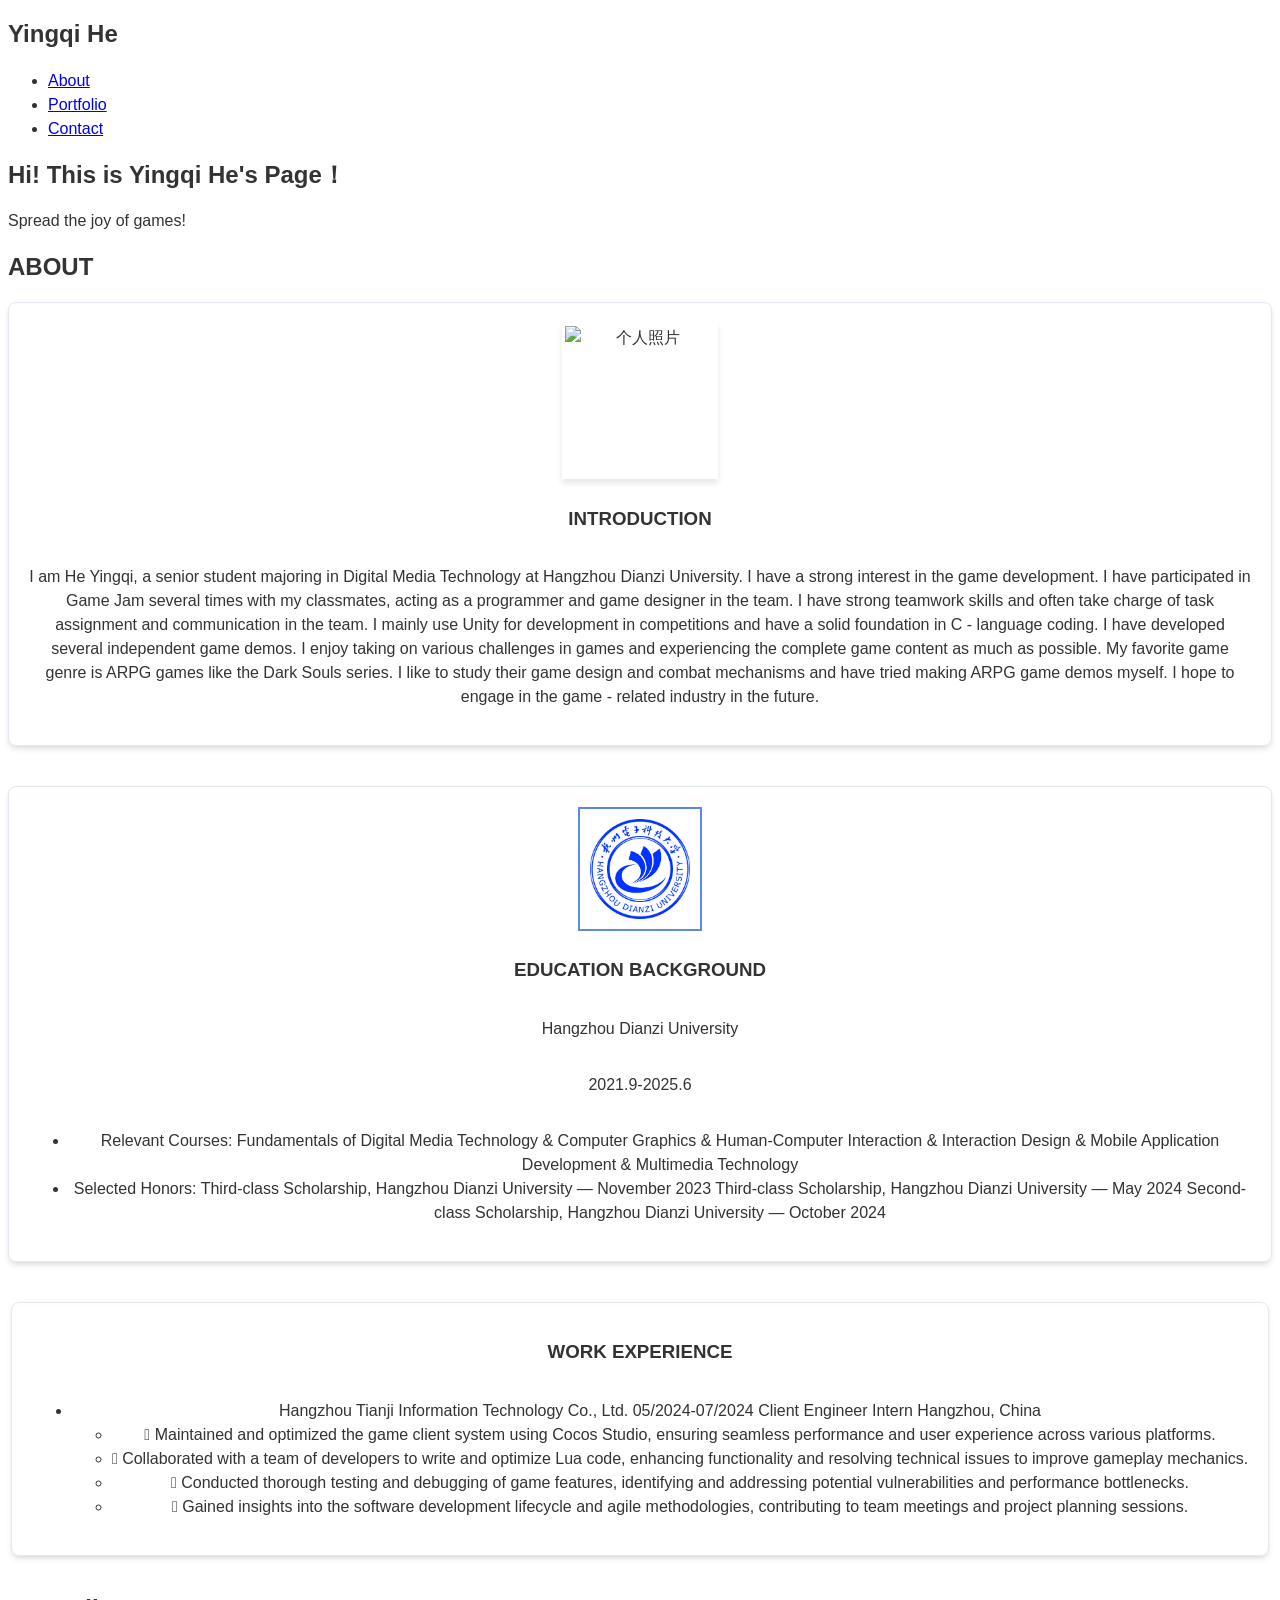
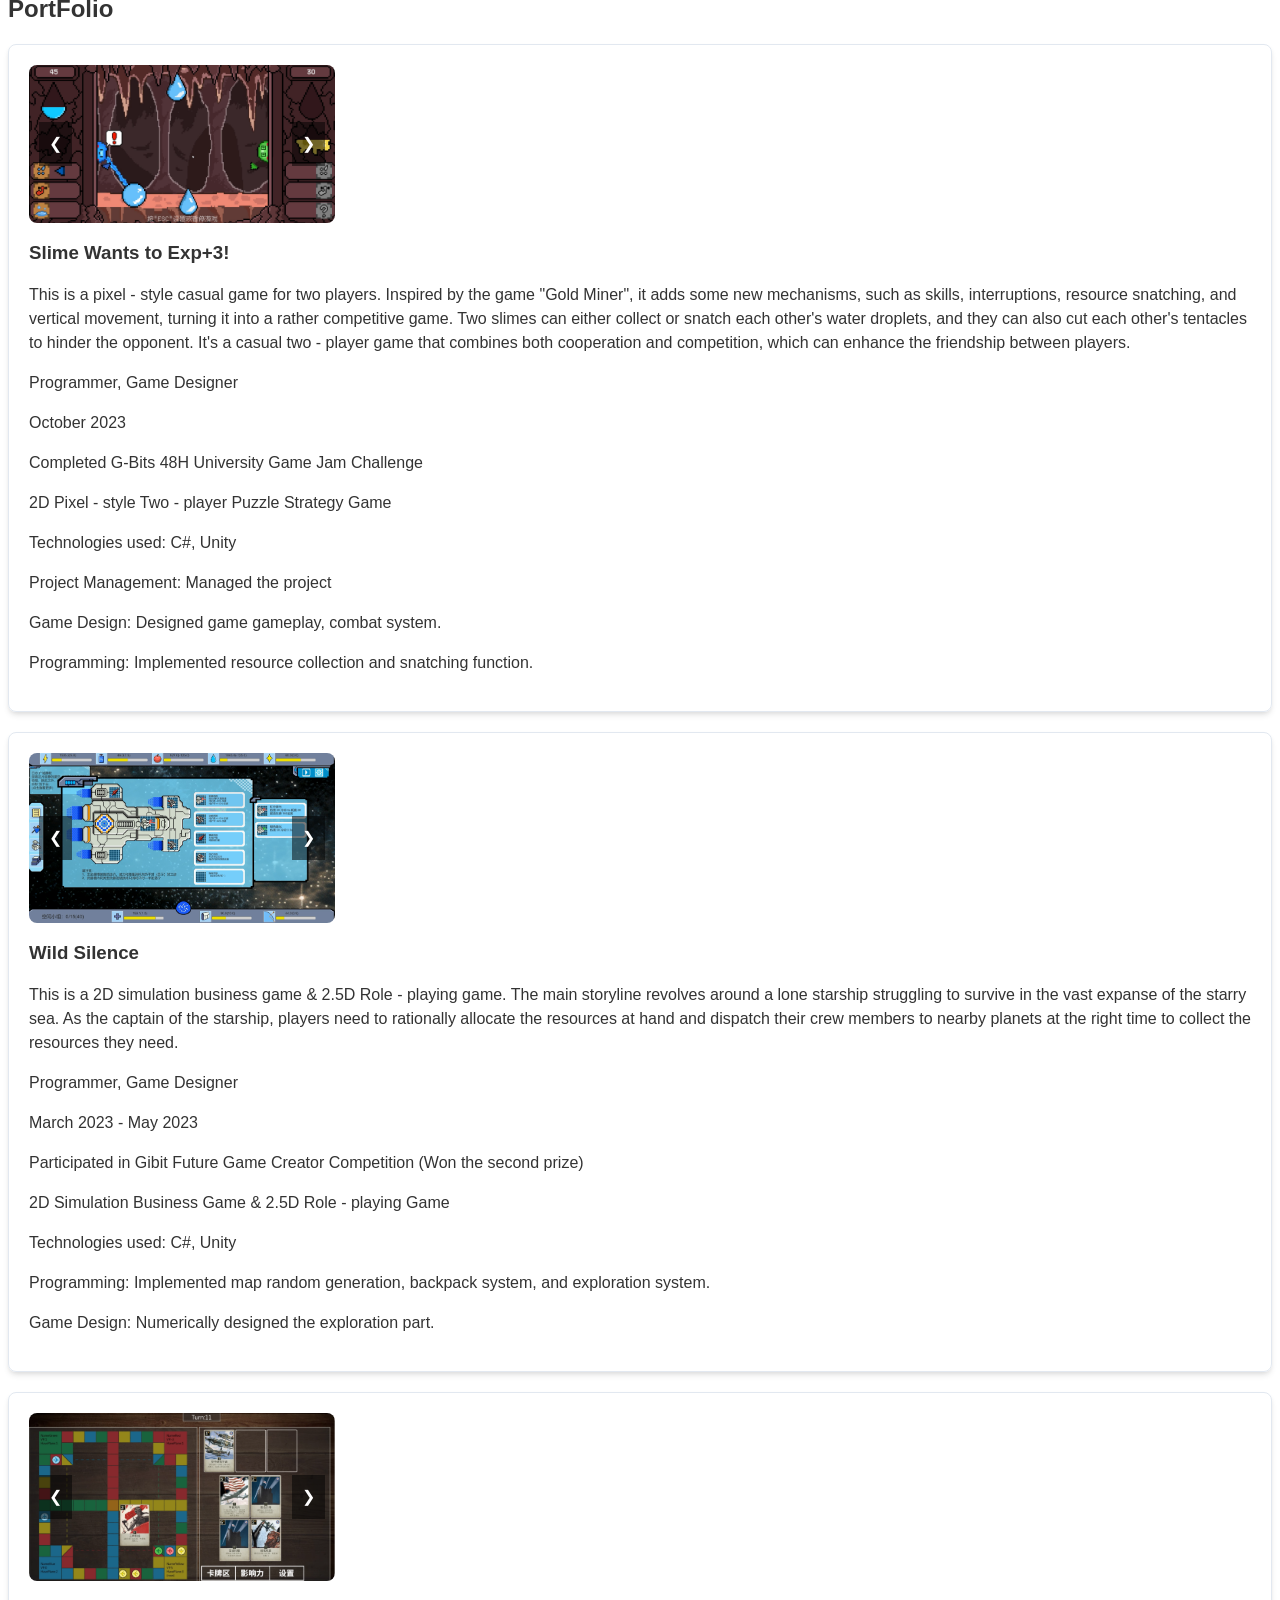
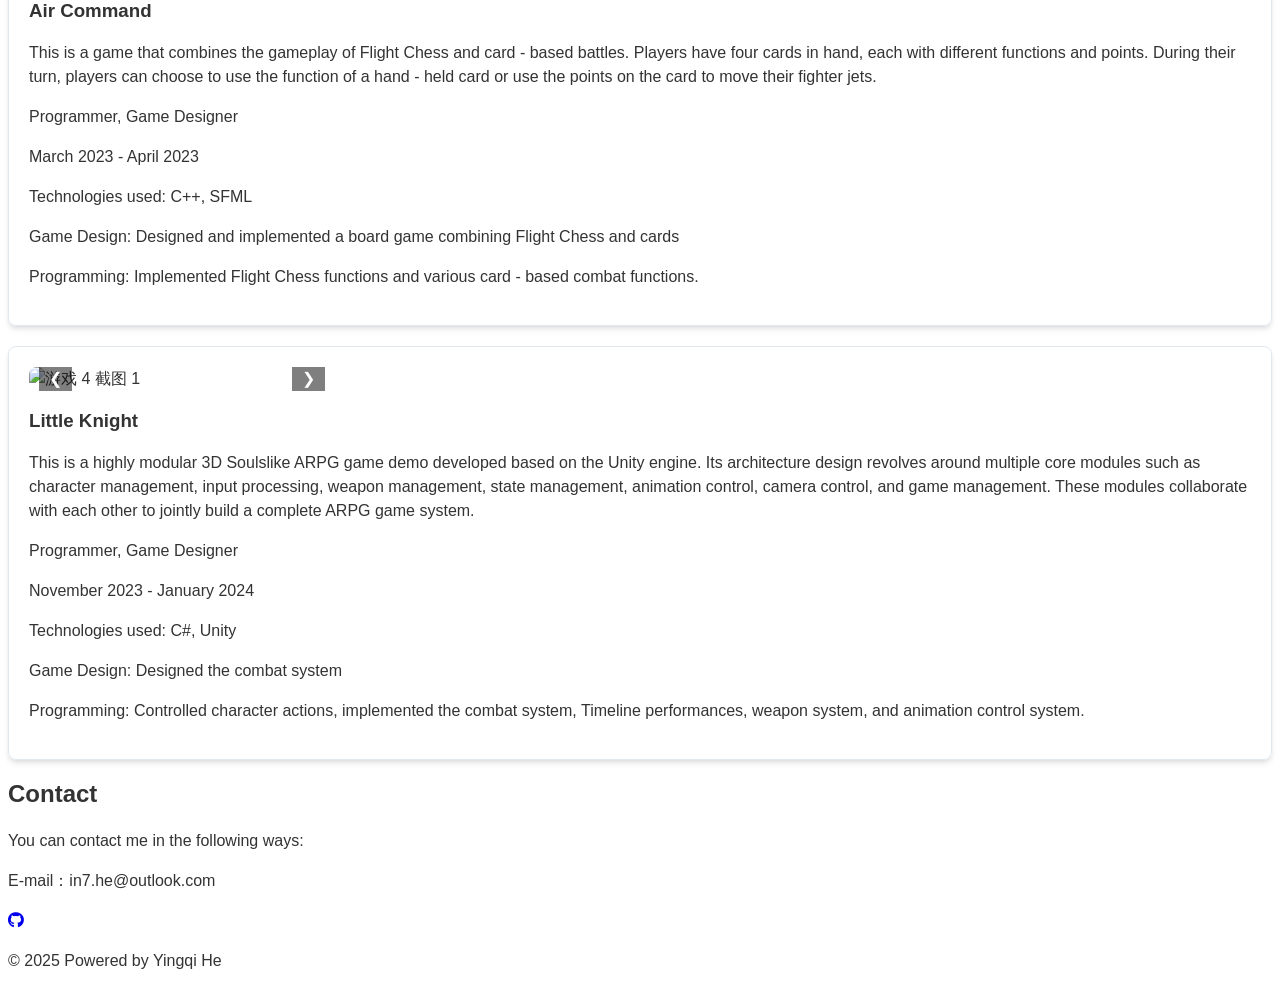
==== index.html @ 59ebf8fc "first commit" ====
<!DOCTYPE html>
<html lang="en">

<head>
    <meta charset="UTF-8">
    <meta name="viewport" content="width=device-width, initial-scale=1.0">
    <script src="https://cdn.tailwindcss.com"></script>
    <link href="https://cdnjs.cloudflare.com/ajax/libs/font-awesome/6.7.2/css/all.min.css" rel="stylesheet">
    <title>Yingqi He's HomePage</title>
    <style>
        /* 通用样式 */
        body {
            font-family: 'Inter', sans-serif;
            line-height: 1.5;
            color: #333;
        }

        h1,
        h2,
        h3 {
            line-height: 1.2;
        }

        /* 导航栏样式 */
        nav {
            transition: background-color 0.3s ease;
        }

        nav:hover {
            background-color: #5a88e6;
        }

        /* 轮播图样式 */
        .slider-container {
            position: relative;
            overflow: hidden;
            border-radius: 8px;
        }

        .slider {
            display: flex;
            transition: transform 0.5s ease-in-out;
        }

        .slider img {
            min-width: 100%;
            object-fit: cover;
            cursor: pointer;
            transition: transform 0.3s ease;
        }

        .slider img:hover {
            transform: scale(1.05);
        }

        .prev,
        .next {
            position: absolute;
            top: 50%;
            transform: translateY(-50%);
            background-color: rgba(0, 0, 0, 0.5);
            color: white;
            padding: 10px;
            cursor: pointer;
            z-index: 10;
            transition: background-color 0.3s ease;
        }

        .prev {
            left: 10px;
        }

        .next {
            right: 10px;
        }

        .prev:hover,
        .next:hover {
            background-color: rgba(0, 0, 0, 0.7);
        }

        /* 调整图片大小 */
        @media (min-width: 768px) {
           .game-item .slider-container {
                width: 25%;
            }
        }
            /* 个人头像样式 */
        #about .about-item img.avatar {
            width: 150px;
            height: 150px;
            min-width: 150px; /* 防止压缩 */
            object-fit: cover; /* 保持比例 */
            border: 3px solid #fff; /* 添加边框 */
            box-shadow: 0 4px 6px rgba(0, 0, 0, 0.1); /* 添加阴影 */
        }

        /* 学校LOGO样式 */
        #about .about-item img.school-logo {
            width: 100px;
            height: 100px;
            padding: 10px; /* 添加内边距 */
            background-color: #fff; /* 白色背景 */
            border: 2px solid #5a88e6; /* 品牌色边框 */
        }

        /* 响应式调整 */
        @media (max-width: 768px) {
            #about .about-item img.avatar {
                width: 120px;
                height: 120px;
            }
            #about .about-item img.school-logo {
                width: 80px;
                height: 80px;
            }
        }

        /* 关于我板块样式 */
        #about .about-item {
            border: 1px solid #e2e8f0;
            border-radius: 8px;
            padding: 20px;
            margin-bottom: 20px;
            box-shadow: 0 4px 6px -1px rgba(0, 0, 0, 0.1), 0 2px 4px -1px rgba(0, 0, 0, 0.06);
            display: flex;
            flex-direction: column;
            align-items: center;
            text-align: center;
            transition: transform 0.3s ease, box-shadow 0.3s ease;
        }

        #about .about-item:hover {
            transform: translateY(-5px);
            box-shadow: 0 10px 15px -3px rgba(0, 0, 0, 0.1), 0 4px 6px -2px rgba(0, 0, 0, 0.05);
        }

        #about .about-item img {
            margin-bottom: 10px;
        }

        #about .flex-container {
            display: flex;
            flex-wrap: wrap;
            gap: 20px;
            justify-content: center;
        }

        /* 作品展示板块样式 */
        .game-item {
            border: 1px solid #e2e8f0;
            border-radius: 8px;
            padding: 20px;
            margin-bottom: 20px;
            box-shadow: 0 4px 6px -1px rgba(0, 0, 0, 0.1), 0 2px 4px -1px rgba(0, 0, 0, 0.06);
            transition: transform 0.3s ease, box-shadow 0.3s ease;
            cursor: pointer;
        }

        .game-item:hover {
            transform: translateY(-5px);
            box-shadow: 0 10px 15px -3px rgba(0, 0, 0, 0.1), 0 4px 6px -2px rgba(0, 0, 0, 0.05);
        }

        .game-details {
            display: none;
            margin-top: 20px;
            padding-top: 20px;
            border-top: 1px solid #e2e8f0;
        }

        /* 修改后的图片放大模态框样式 */
        .modal {
            display: none;
            position: fixed;
            z-index: 100;
            left: 0;
            top: 0;
            width: 100%;
            height: 100%;
            background-color: rgba(0, 0, 0, 0.9);
            align-items: center;
            justify-content: center;
        }

        .modal-content {
            max-width: 90%;
            max-height: 90%;
            object-fit: contain;
            animation: zoom 0.3s;
        }

        .close {
            position: fixed;
            top: 20px;
            right: 35px;
            color: #f1f1f1;
            font-size: 40px;
            font-weight: bold;
            transition: 0.3s;
            cursor: pointer;
        }

        .close:hover,
        .close:focus {
            color: #bbb;
        }

        @keyframes zoom {
            from { transform: scale(0); }
            to { transform: scale(1); }
        }
    </style>
</head>

<body class="bg-gray-100 font-sans">
    <!-- 导航栏 -->
    <nav class="bg-blue-600 p-4">
        <div class="container mx-auto flex justify-between items-center">
            <h1 class="text-white text-2xl font-bold">Yingqi He</h1>
            <ul class="flex space-x-4">
                <li><a href="#about" class="text-white hover:text-gray-300">About</a></li>
                <li><a href="#portfolio" class="text-white hover:text-gray-300">Portfolio</a></li>
                <li><a href="#contact" class="text-white hover:text-gray-300">Contact</a></li>
            </ul>
        </div>
    </nav>

    <!-- 首页 -->
    <header class="bg-blue-600 text-white py-20 text-center">
        <div class="container mx-auto">
            <h2 class="text-4xl font-bold mb-4">Hi! This is Yingqi He's Page！</h2>
            <p class="text-lg">Spread the joy of games!</p>
        </div>
    </header>

    <!-- 关于我 -->
    <section id="about" class="container mx-auto py-16">
        <h2 class="text-3xl font-bold text-center mb-8">ABOUT</h2>
        <div class="flex-container">
            <div class="about-item md:w-1/3">
                <img src="https://picsum.photos/200/200" alt="个人照片" class="rounded-full avatar">
                <h3 class="text-xl font-bold mb-2">INTRODUCTION</h3>
                <p>I am He Yingqi, a senior student majoring in Digital Media Technology at Hangzhou Dianzi University. I have a strong interest in the game development. I have participated in Game Jam several times with my classmates, acting as a programmer and game designer in the team. I have strong teamwork skills and often take charge of task assignment and communication in the team. I mainly use Unity for development in competitions and have a solid foundation in C - language coding. I have developed several independent game demos. I enjoy taking on various challenges in games and experiencing the complete game content as much as possible. My favorite game genre is ARPG games like the Dark Souls series. I like to study their game design and combat mechanisms and have tried making ARPG game demos myself. I hope to engage in the game - related industry in the future.</p>
            </div>
            <div class="about-item md:w-1/3">
                <img src="images/hdu.jpg" alt="学校 logo" class="rounded-full school-logo">
                <h3 class="text-xl font-bold mb-2">EDUCATION BACKGROUND</h3>
                <p>Hangzhou Dianzi University</p>
                <p>2021.9-2025.6</p>
                <ul>
                    <li>Relevant Courses: 
                      Fundamentals of Digital Media Technology & Computer Graphics & Human-Computer Interaction & Interaction Design & Mobile Application Development & Multimedia Technology</li>
                    <li>Selected Honors: 
                      Third-class Scholarship, Hangzhou Dianzi University — November 2023
	Third-class Scholarship, Hangzhou Dianzi University — May 2024
	Second-class Scholarship, Hangzhou Dianzi University — October 2024
</li>
                </ul>
            </div>
            <div class="about-item md:w-1/3">
                <h3 class="text-xl font-bold mb-2">WORK EXPERIENCE</h3>
                <ul>
                    <li>Hangzhou Tianji Information Technology Co., Ltd.                              05/2024-07/2024
Client Engineer Intern                                                    Hangzhou, China

                        <ul>
                            <li>	Maintained and optimized the game client system using Cocos Studio, ensuring seamless performance and user experience across various platforms.</li>
                            <li>	Collaborated with a team of developers to write and optimize Lua code, enhancing functionality and resolving technical issues to improve gameplay mechanics.</li>
                            <li>	Conducted thorough testing and debugging of game features, identifying and addressing potential vulnerabilities and performance bottlenecks.</li>
                            <li>	Gained insights into the software development lifecycle and agile methodologies, contributing to team meetings and project planning sessions.</li>
                        </ul>
                    </li>
                </ul>
            </div>
        </div>
    </section>

    <!-- 作品展示 -->
    <section id="portfolio" class="bg-white py-16">
        <h2 class="text-3xl font-bold text-center mb-8">PortFolio</h2>
        <div class="container mx-auto">
            <!-- 游戏 1 -->
            <div class="game-item" onclick="toggleDetails(0)">
                <div class="flex flex-col md:flex-row">
                    <div class="slider-container mb-4 md:mb-0 md:mr-4">
                        <div class="slider">
                            <img src="images//slimegame1.png" alt="游戏 1 截图 1" onclick="openModal(event, this.src)">
                            <img src="images//slimegame2.png" alt="游戏 1 截图 2" onclick="openModal(event, this.src)">
                            <img src="images//slimegame3.png" alt="游戏 1 截图 3" onclick="openModal(event, this.src)">
                        </div>
                        <span class="prev" onclick="plusSlides(-1, 0)">&#10094;</span>
                        <span class="next" onclick="plusSlides(1, 0)">&#10095;</span>
                    </div>
                    <div class="flex-1">
                        <h3 class="text-xl font-bold mb-2">Slime Wants to Exp+3!</h3>
                        <p class="mb-2">This is a pixel - style casual game for two players. Inspired by the game "Gold Miner", it adds some new mechanisms, such as skills, interruptions, resource snatching, and vertical movement, turning it into a rather competitive game. Two slimes can either collect or snatch each other's water droplets, and they can also cut each other's tentacles to hinder the opponent. It's a casual two - player game that combines both cooperation and competition, which can enhance the friendship between players.</p>
                        <p class="text-gray-600">Programmer, Game Designer</p>
            <p class="text-gray-600">October 2023</p>
            <p class="text-gray-600">Completed G-Bits 48H University Game Jam Challenge</p>
            <p class="text-gray-600">2D Pixel - style Two - player Puzzle Strategy Game</p>
            <p class="text-gray-600">Technologies used: C#, Unity</p>
            <p class="text-gray-600">Project Management: Managed the project</p>
            <p class="text-gray-600">Game Design: Designed game gameplay, combat system.</p>
            <p class="text-gray-600">Programming: Implemented resource collection and snatching function.</p>
                    </div>
                </div>
                <div class="game-details" id="game-details-0">
                    <p>Game Background: 
There is a slime named Blue. Before coming to this cave, it was too weak and could only crawl furtively. But one day, Blue found that there was magical water in this strange cave. After absorbing the water here, its EXP started to grow crazily! At this time, another slime named Green came to drink the water from the same source. After they both finished absorbing the water in the puddle, they looked up and found that magical water droplets were falling from the top of the cave! In order to become the level - 100 slime king as soon as possible, they will use their excellent crawling skills and very useful tentacles to absorb all the water here.</p>
                  <p>Core gameplay:
Both players (slimes) need to use their tentacles to suck up water droplets. It takes time to suck up items, and the heavier the water droplet is, the longer it takes to suck it up. Once a water droplet is sucked onto the slime, it can devour the droplet and start digesting and absorbing it. The more water there is to be digested, the higher the absorption efficiency will be. By absorbing the magic in the water, the slimes can gain experience points. When they have gained enough experience points, they can improve their abilities and choose one of the following three options: the maximum number of tentacles, the tentacle dragging force, or a random special skill.
During the sucking process, if a tentacle is attacked by the opponent's tentacle, the player's tentacle will be broken, and they will be stunned, unable to move or launch tentacles for a certain period of time. At the same time, the attacked tentacle will spit out some of the incompletely absorbed water, which will be added to the dragged water droplet. After the stun ends, the broken tentacle will be repaired and can be used again.</p>
                </div>
            </div>
            <!-- 游戏 2 -->
            <div class="game-item" onclick="toggleDetails(1)">
                <div class="flex flex-col md:flex-row">
                    <div class="slider-container mb-4 md:mb-0 md:mr-4">
                        <div class="slider">
                            <img src="images//spaceshipgame1.png" alt="游戏 2 截图 1" onclick="openModal(event, this.src)">
                            <img src="images//spaceshipgame2.png" alt="游戏 2 截图 2" onclick="openModal(event, this.src)">
                            <img src="images//spaceshipgame3.png" alt="游戏 2 截图 3" onclick="openModal(event, this.src)">
                        </div>
                        <span class="prev" onclick="plusSlides(-1, 1)">&#10094;</span>
                        <span class="next" onclick="plusSlides(1, 1)">&#10095;</span>
                    </div>
                    <div class="flex-1">
                        <h3 class="text-xl font-bold mb-2">Wild Silence</h3>
                        <p class="mb-2">This is a 2D simulation business game & 2.5D Role - playing game. The main storyline revolves around a lone starship struggling to survive in the vast expanse of the starry sea. As the captain of the starship, players need to rationally allocate the resources at hand and dispatch their crew members to nearby planets at the right time to collect the resources they need.</p>
                        <p class="text-gray-600">Programmer, Game Designer</p>
            <p class="text-gray-600">March 2023 - May 2023</p>
            <p class="text-gray-600">Participated in Gibit Future Game Creator Competition (Won the second prize)</p>
            <p class="text-gray-600">2D Simulation Business Game & 2.5D Role - playing Game</p>
            <p class="text-gray-600">Technologies used: C#, Unity</p>
            <p class="text-gray-600">Programming: Implemented map random generation, backpack system, and exploration system.</p>
            <p class="text-gray-600">Game Design: Numerically designed the exploration part.</p>
                    </div>
                </div>
                <div class="game-details" id="game-details-1">
                    <p>Game background:
A fully - loaded colonial ship was attacked by an unknown force during its journey. Although it managed to avoid sinking under the command of its captain, a lot of resources were lost and consumed due to the fierce battle. Moreover, the number and whereabouts of the enemies, as well as when they will launch the next attack, are all unknown. Therefore, in order to complete the journey, the captain has to collect resources on various planets along the way to keep the starship running. The captain must constantly be on guard against the enemies that may appear from time to time and engage in battles with them when necessary. Anyway, the captain's ultimate goal is to leave this dead - like star region and safely lead the entire ship to the final destination.</p>
                </div>
            </div>
          <!-- 游戏 3 -->
            <div class="game-item" onclick="toggleDetails(2)">
                <div class="flex flex-col md:flex-row">
                    <div class="slider-container mb-4 md:mb-0 md:mr-4">
                        <div class="slider">
                            <img src="images/chesscardgame1.png" alt="游戏 3 截图 1" onclick="openModal(event, this.src)">
                            <img src="images/chesscardgame2.png" alt="游戏 3 截图 2" onclick="openModal(event, this.src)">
                            <img src="images/chesscardgame3.png" alt="游戏 3 截图 3" onclick="openModal(event, this.src)">
                        </div>
                        <span class="prev" onclick="plusSlides(-1, 2)">&#10094;</span>
                        <span class="next" onclick="plusSlides(1, 2)">&#10095;</span>
                    </div>
                    <div class="flex-1">
                        <h3 class="text-xl font-bold mb-2">Air Command</h3>
                        <p class="mb-2">This is a game that combines the gameplay of Flight Chess and card - based battles. Players have four cards in hand, each with different functions and points. During their turn, players can choose to use the function of a hand - held card or use the points on the card to move their fighter jets. </p>
                        <p class="text-gray-600">Programmer, Game Designer</p>
            <p class="text-gray-600">March 2023 - April 2023</p>
            <p class="text-gray-600">Technologies used: C++, SFML</p>
            <p class="text-gray-600">Game Design: Designed and implemented a board game combining Flight Chess and cards</p>
            <p class="text-gray-600">Programming: Implemented Flight Chess functions and various card - based combat functions.</p>
                    </div>
                </div>
                <div class="game-details" id="game-details-2">
                    <p>When a fighter jet reaches a designated position, the player can increase their reputation points. When a player's fighter jet meets an opponent's fighter jet, a battle begins. The battle is divided into an offensive side and a defensive side. Within a specified time, players choose one of their hand - held cards as the battle points and another as a tactical function to engage in combat with the opponent. The winner will plunder some of the loser's reputation points. After reaching the maximum number of rounds, the player with more reputation points wins.</p>
                </div>
            </div>
            <!-- 游戏 4 -->
            <div class="game-item" onclick="toggleDetails(3)">
                <div class="flex flex-col md:flex-row">
                    <div class="slider-container mb-4 md:mb-0 md:mr-4">
                        <div class="slider">
                            <img src="images/soulgame1.gif" alt="游戏 4 截图 1" onclick="openModal(event, this.src)">
                            <img src="images/soulgame2.gif" alt="游戏 4 截图 2" onclick="openModal(event, this.src)">
                            <img src="images/soulgame3.gif" alt="游戏 4 截图 3" onclick="openModal(event, this.src)">
                        </div>
                        <span class="prev" onclick="plusSlides(-1, 3)">&#10094;</span>
                        <span class="next" onclick="plusSlides(1, 3)">&#10095;</span>
                    </div>
                    <div class="flex-1">
                        <h3 class="text-xl font-bold mb-2">Little Knight</h3>
                        <p class="mb-2">This is a highly modular 3D Soulslike ARPG game demo developed based on the Unity engine. Its architecture design revolves around multiple core modules such as character management, input processing, weapon management, state management, animation control, camera control, and game management. These modules collaborate with each other to jointly build a complete ARPG game system.</p>
                        <p class="text-gray-600">Programmer, Game Designer</p>
            <p class="text-gray-600">November 2023 - January 2024</p>
            <p class="text-gray-600">Technologies used: C#, Unity</p>
            <p class="text-gray-600">Game Design: Designed the combat system</p>
            <p class="text-gray-600">Programming: Controlled character actions, implemented the combat system, Timeline performances, weapon system, and animation control system.</p>
                    </div>
                </div>
                <div class="game-details" id="game-details-3">
                    <p>In a linear area, players are guided by mobs and UI elements to learn basic operations. After that, they enter the boss area for a novice boss battle. Since this is a demo, all types of equipment need to be displayed within the game.</p>
                </div>
            </div>
        </div>
    </section>

    <!-- 联系方式 -->
    <section id="contact" class="bg-white py-16">
        <h2 class="text-3xl font-bold text-center mb-8">Contact</h2>
        <div class="container mx-auto text-center">
            <p>You can contact me in the following ways:</p>
            <p>E-mail：in7.he@outlook.com</p>
            <div class="flex justify-center space-x-4 mt-4">
                
                <a href="#" class="text-blue-600 hover:text-blue-800"><i class="fab fa-github"></i></a>
            </div>
        </div>
    </section>

    <!-- 页脚 -->
    <footer class="bg-blue-600 text-white text-center py-4">
        <p>&copy; 2025 Powered by Yingqi He</p>
    </footer>

    <!-- 修改后的图片放大模态框 -->
    <div id="myModal" class="modal" onclick="closeModal()">
        <span class="close" onclick="closeModal()">&times;</span>
        <img class="modal-content" id="img01">
    </div>

    <script>
        // 轮播图逻辑
        let slideIndex = [1, 1, 1,1];
        showSlides(1, 0);
        showSlides(1, 1);
        showSlides(1, 2);
        showSlides(1, 3);
        function plusSlides(n, no) {
            event.stopPropagation(); // 阻止事件冒泡
            showSlides(slideIndex[no] += n, no);
        }

        function showSlides(n, no) {
            let x = document.querySelectorAll(".game-item")[no].querySelectorAll(".slider img");
            if (n > x.length) slideIndex[no] = 1;
            if (n < 1) slideIndex[no] = x.length;
            x.forEach(img => img.style.display = "none");
            x[slideIndex[no] - 1].style.display = "block";
        }

        // 平滑滚动效果
        document.querySelectorAll('nav a').forEach(link => {
            link.addEventListener('click', function(e) {
                e.preventDefault();
                const target = document.querySelector(this.getAttribute('href'));
                window.scrollTo({
                    top: target.offsetTop,
                    behavior: 'smooth'
                });
            });
        });

        // 切换游戏详细介绍
        function toggleDetails(index) {
            const details = document.getElementById(`game-details-${index}`);
            details.style.display = details.style.display === "block" ? "none" : "block";
        }

        // 图片模态框控制
        function openModal(event, imgSrc) {
            event.stopPropagation();
            const modal = document.getElementById("myModal");
            const modalImg = document.getElementById("img01");
            modal.style.display = "flex";
            modalImg.src = imgSrc;
        }

        function closeModal() {
            document.getElementById("myModal").style.display = "none";
        }

        // 点击模态框背景关闭
        document.getElementById('myModal').addEventListener('click', function(e) {
            if (e.target === this) closeModal();
        });
    </script>
</body>
</html>
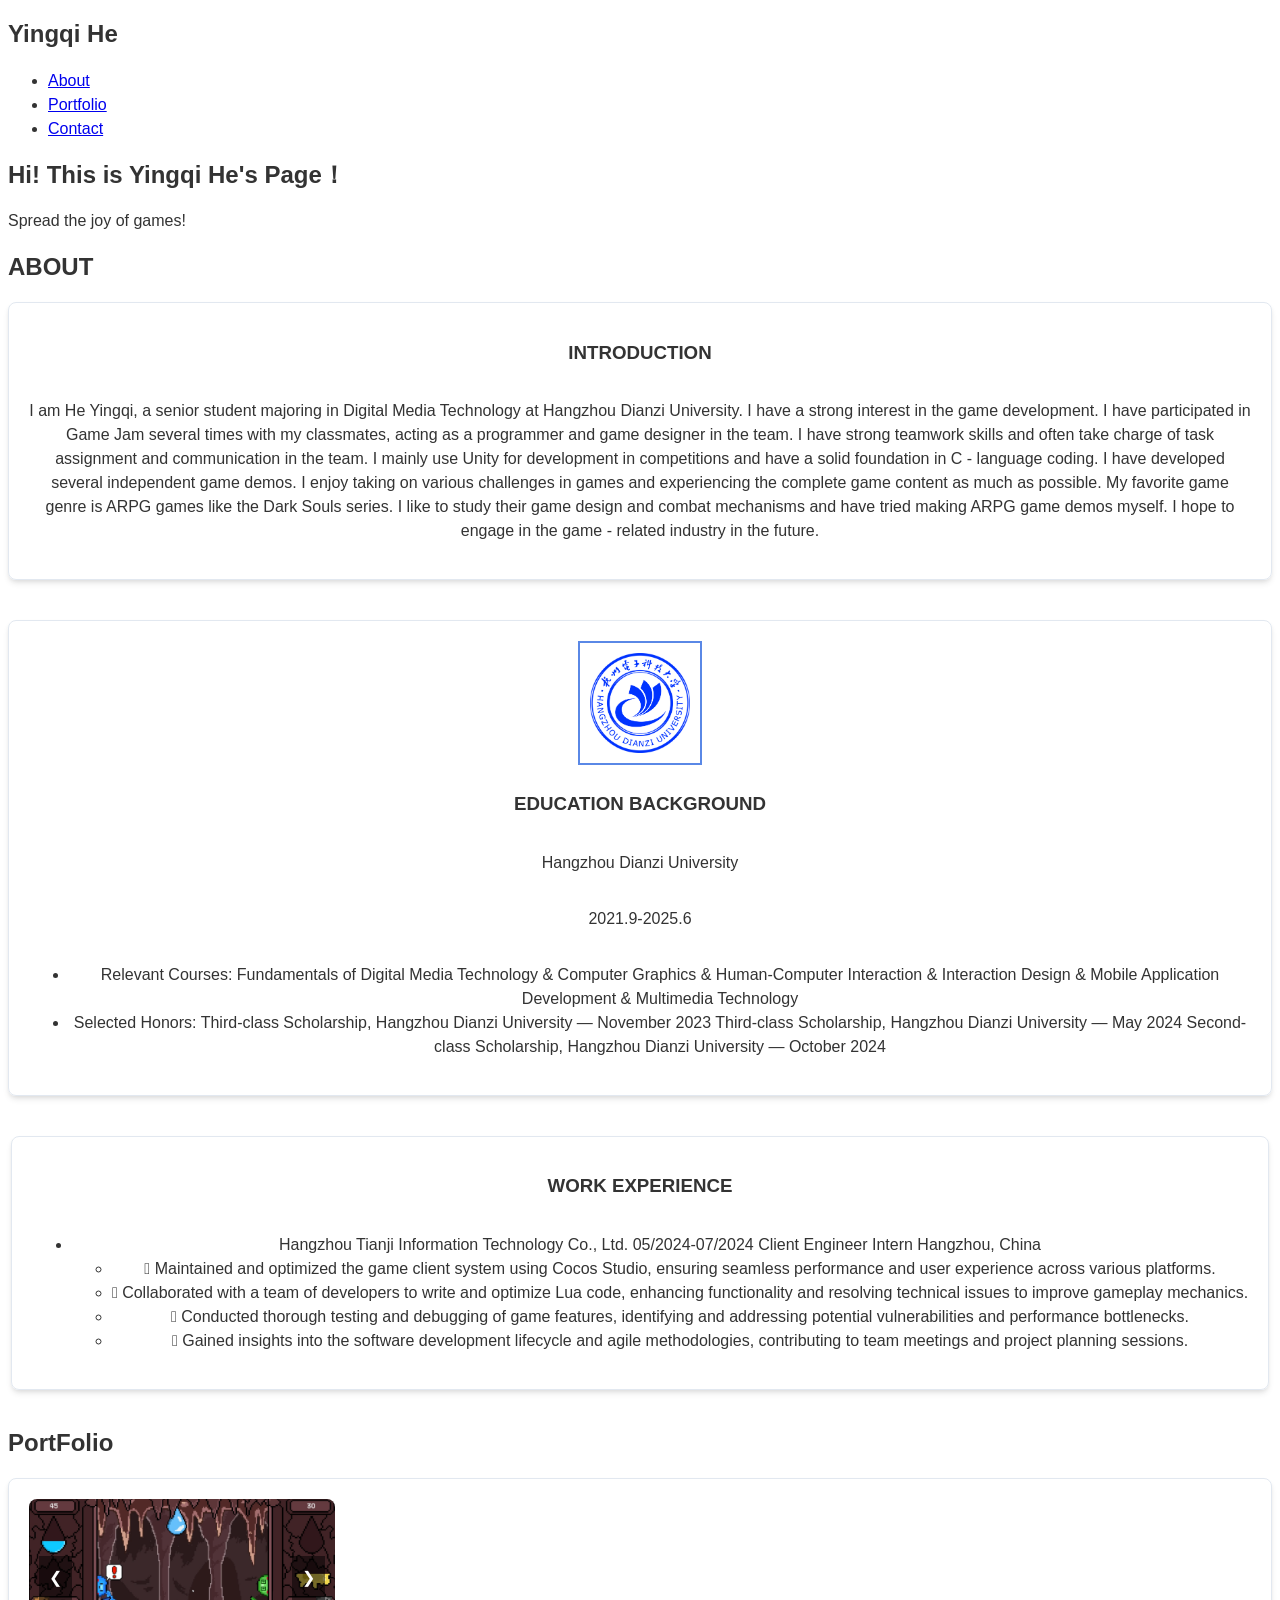
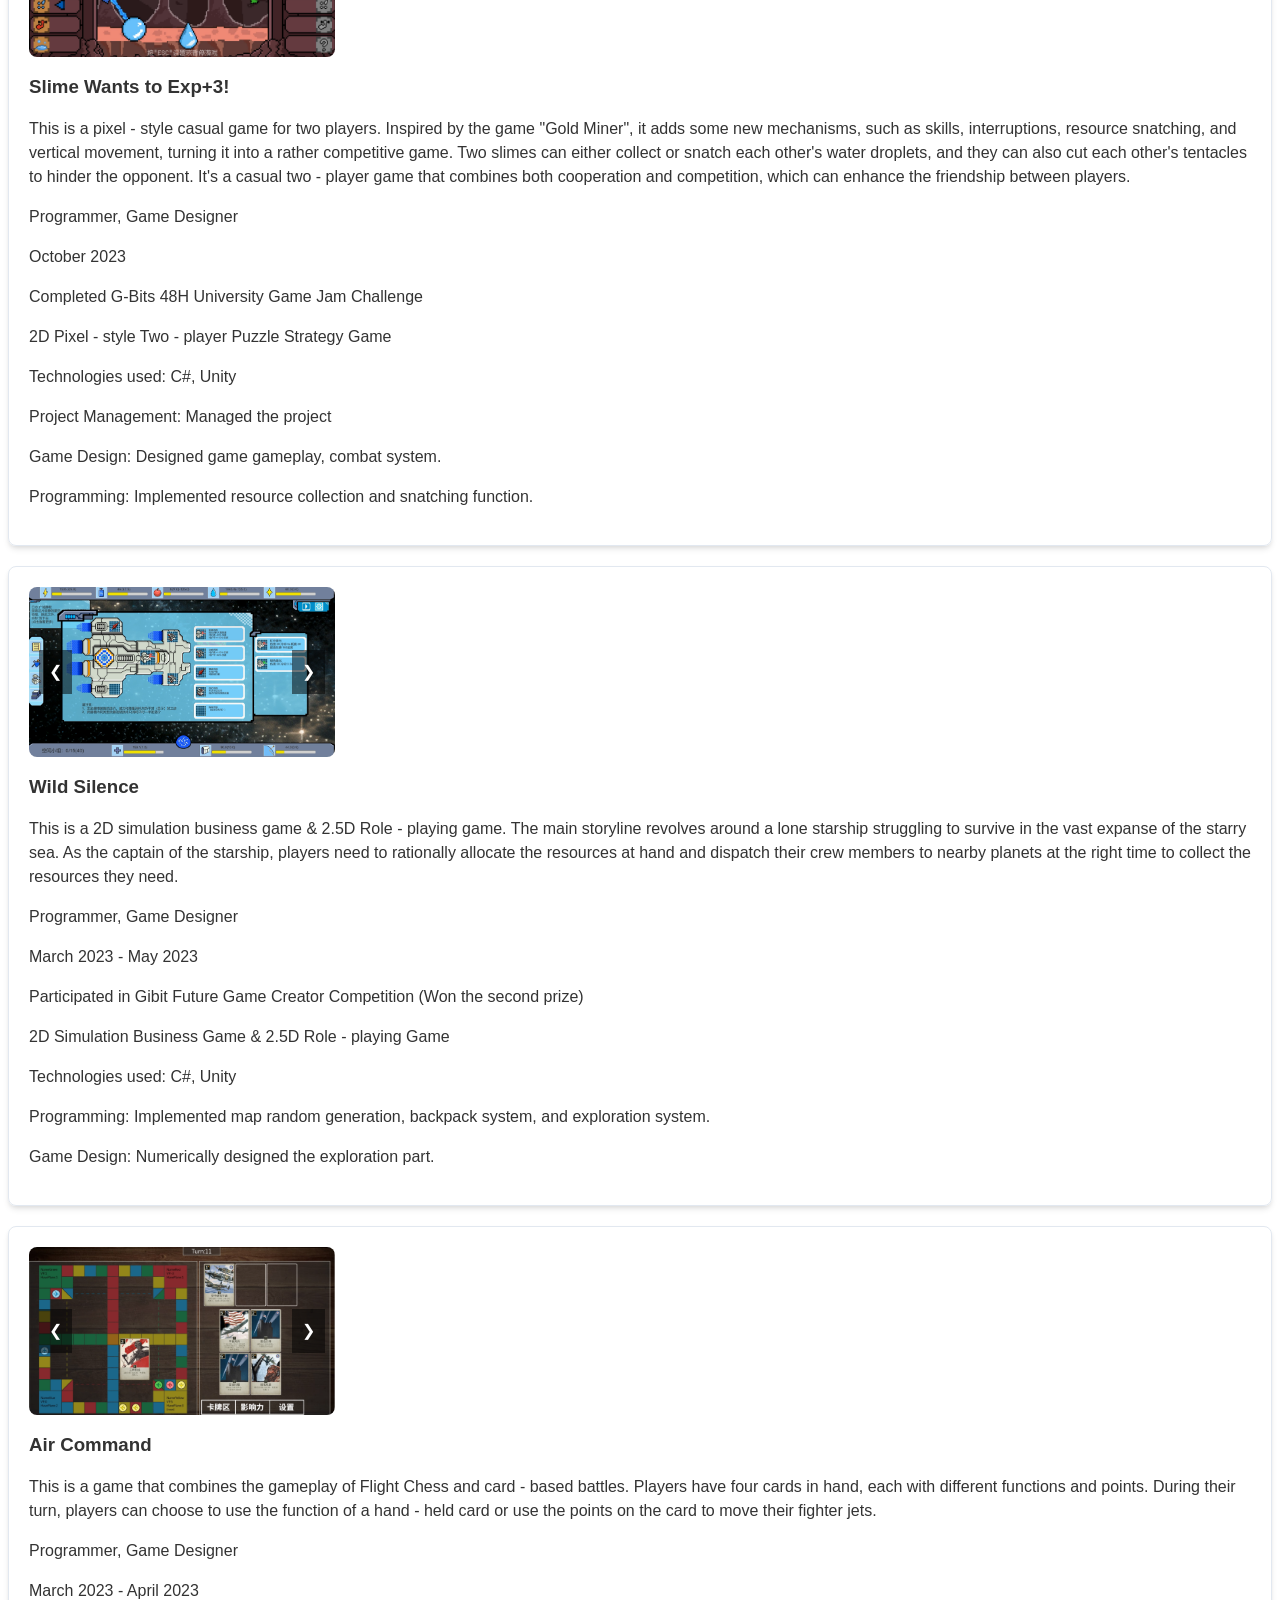
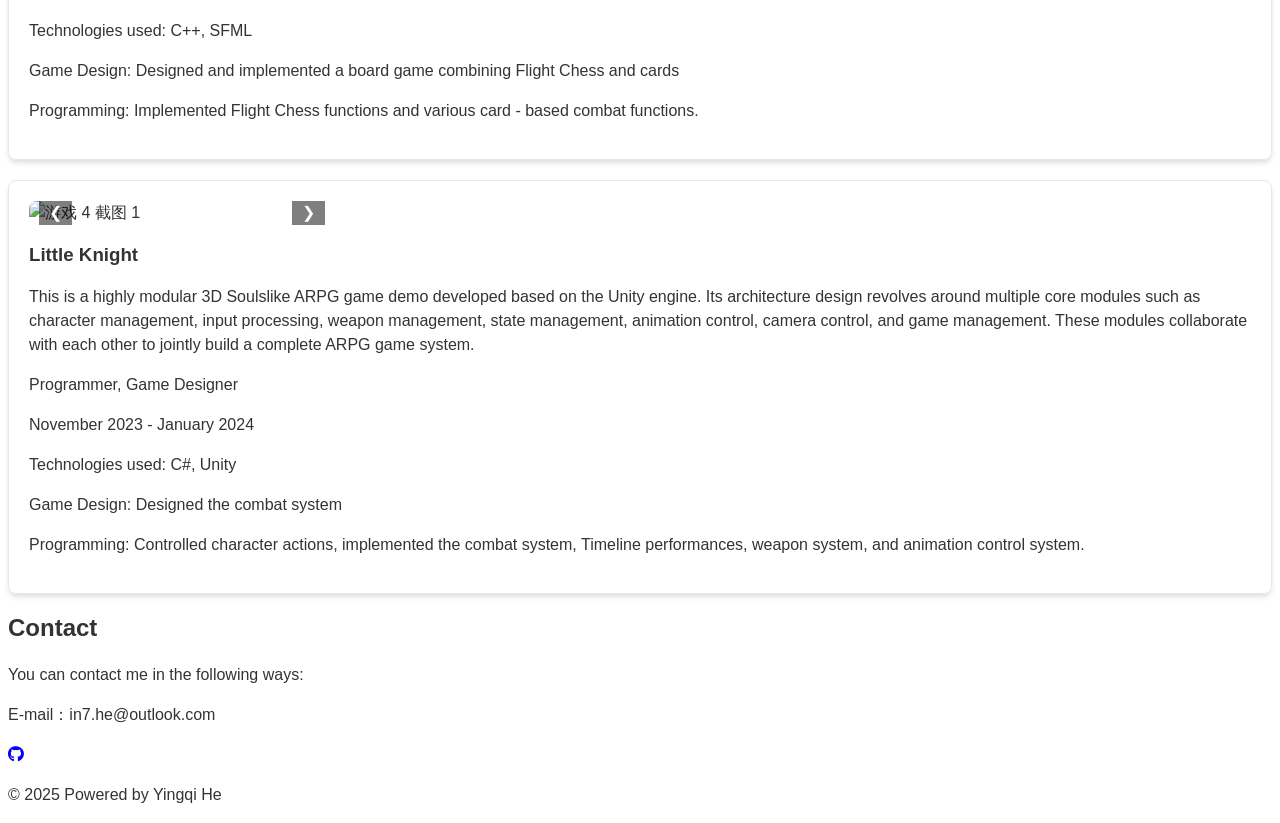
==== commit a3d0986b: "Update index.html delete the icon" ====
--- a/index.html
+++ b/index.html
@@ -239,7 +239,7 @@
         <h2 class="text-3xl font-bold text-center mb-8">ABOUT</h2>
         <div class="flex-container">
             <div class="about-item md:w-1/3">
-                <img src="https://picsum.photos/200/200" alt="个人照片" class="rounded-full avatar">
+                <!-- <img src="https://picsum.photos/200/200" alt="个人照片" class="rounded-full avatar"> -->
                 <h3 class="text-xl font-bold mb-2">INTRODUCTION</h3>
                 <p>I am He Yingqi, a senior student majoring in Digital Media Technology at Hangzhou Dianzi University. I have a strong interest in the game development. I have participated in Game Jam several times with my classmates, acting as a programmer and game designer in the team. I have strong teamwork skills and often take charge of task assignment and communication in the team. I mainly use Unity for development in competitions and have a solid foundation in C - language coding. I have developed several independent game demos. I enjoy taking on various challenges in games and experiencing the complete game content as much as possible. My favorite game genre is ARPG games like the Dark Souls series. I like to study their game design and combat mechanisms and have tried making ARPG game demos myself. I hope to engage in the game - related industry in the future.</p>
             </div>
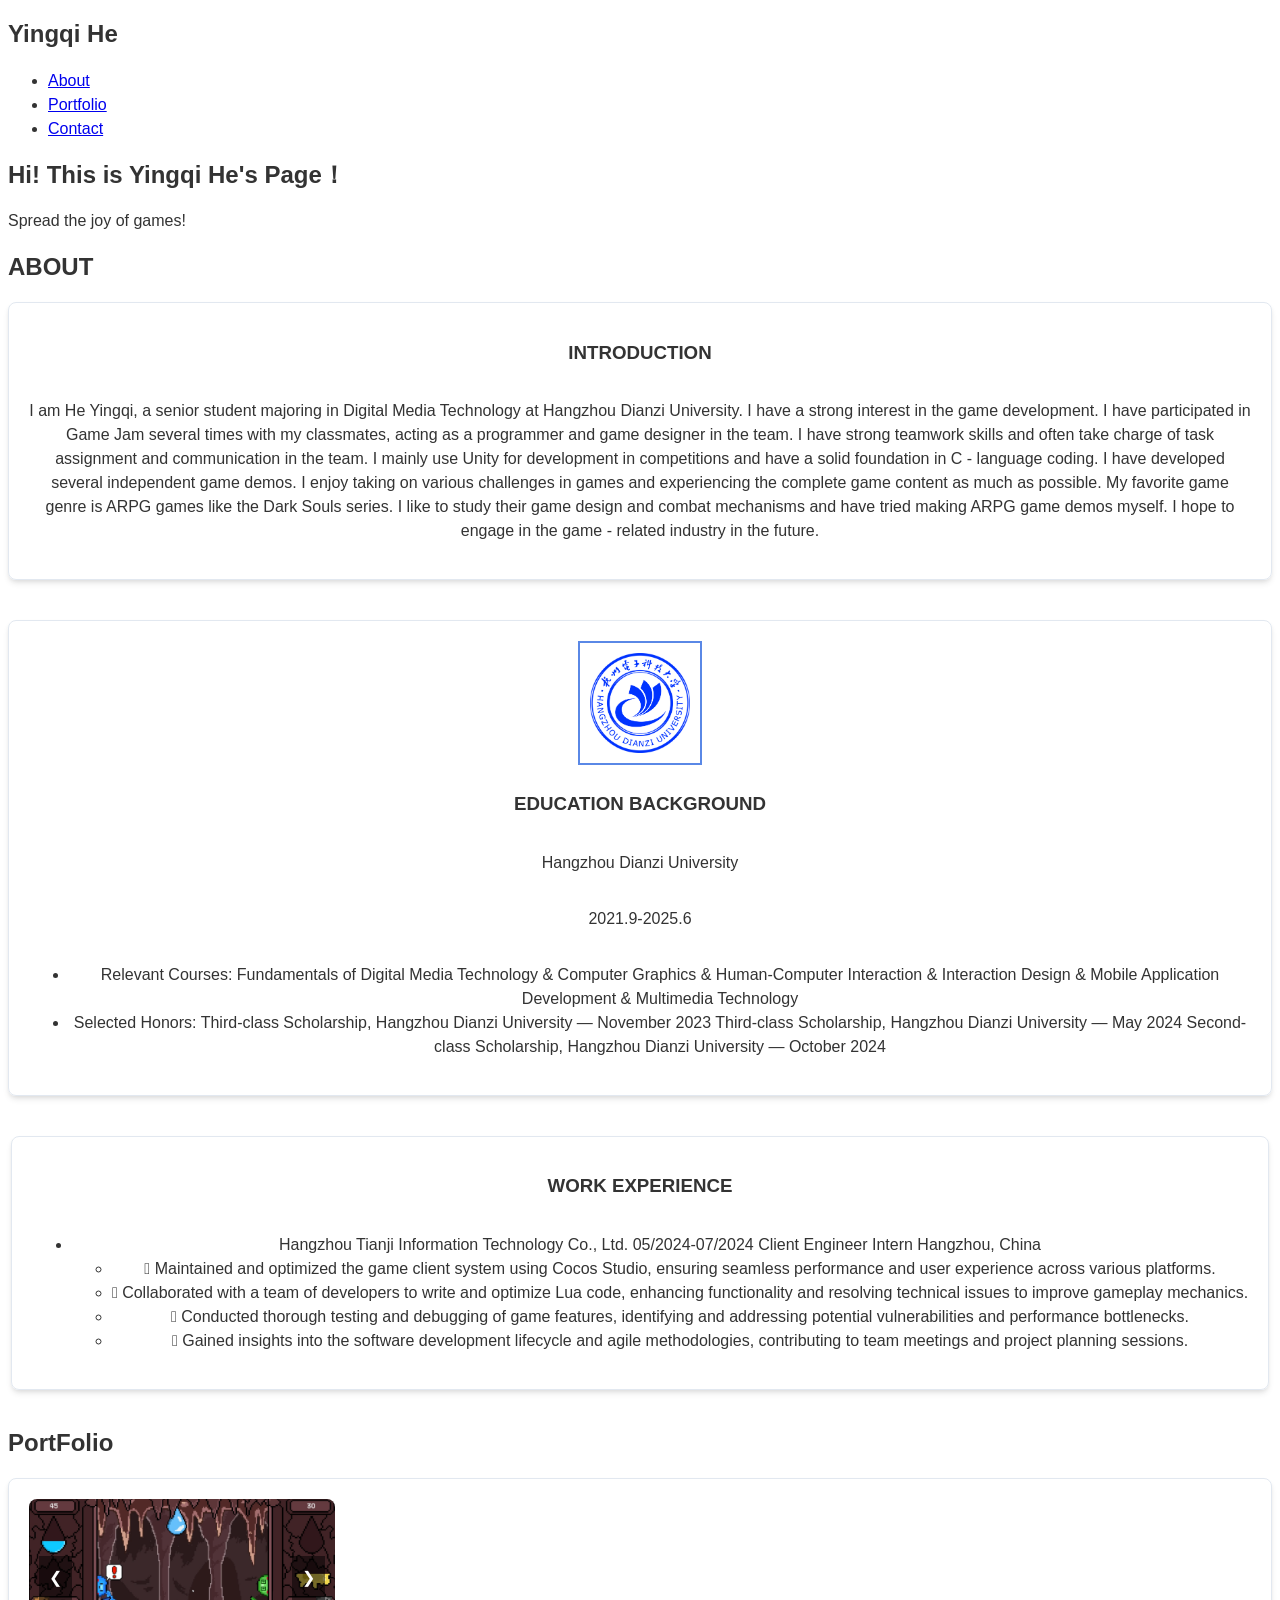
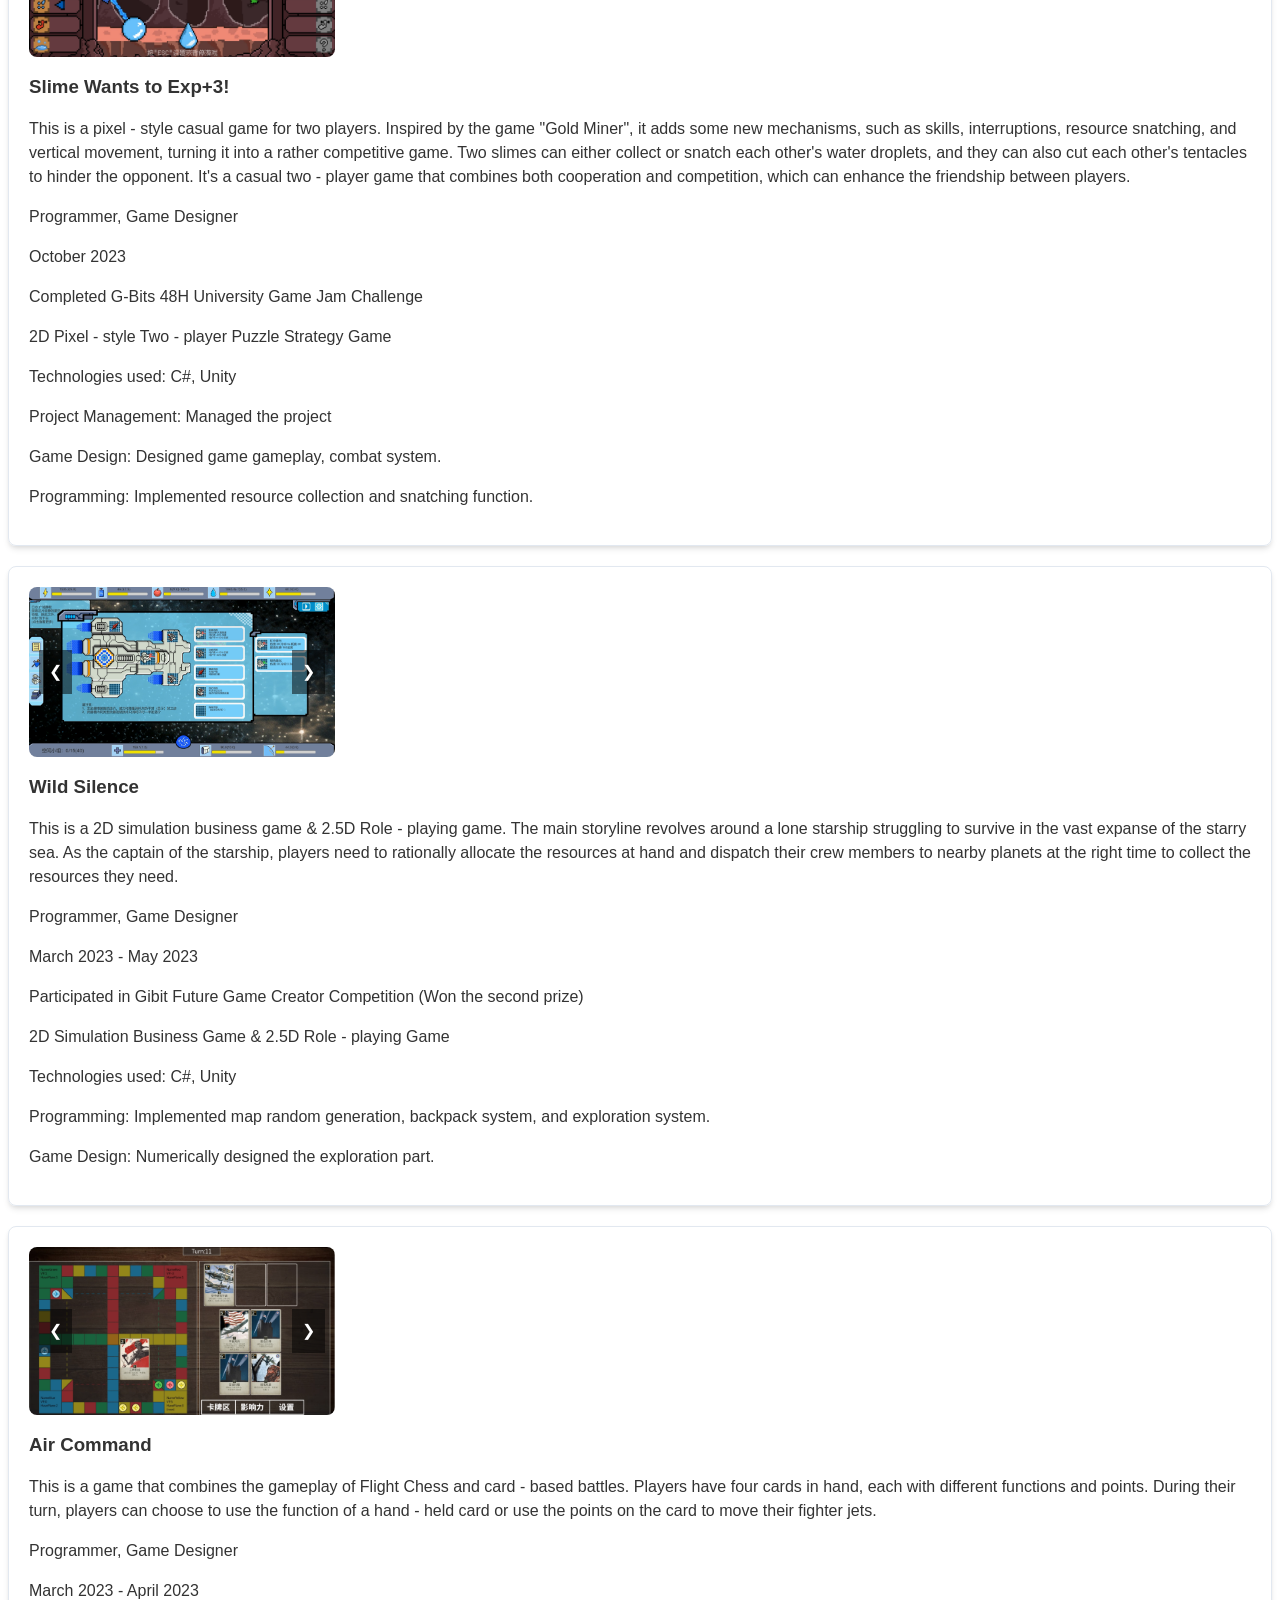
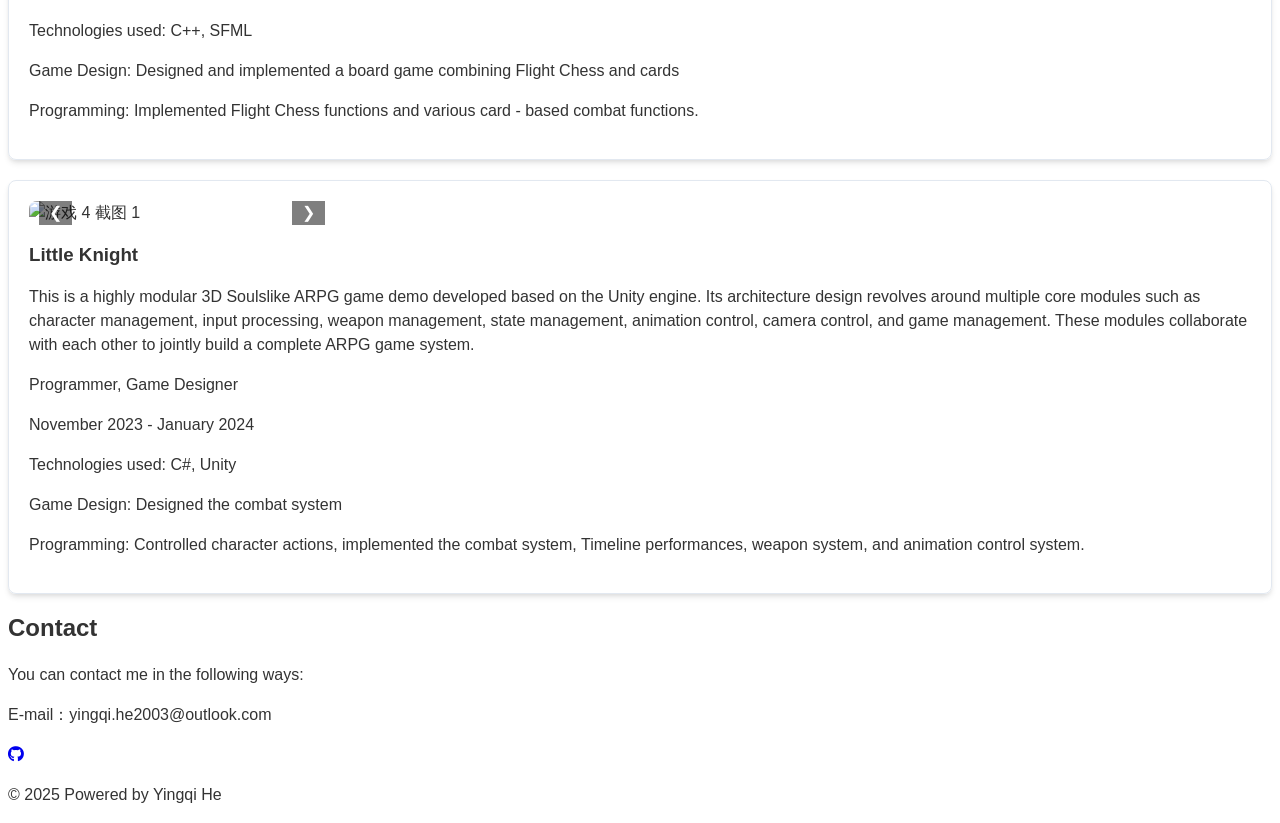
==== commit a2f340a8: "Update index.html contact" ====
--- a/index.html
+++ b/index.html
@@ -402,7 +402,7 @@
         <h2 class="text-3xl font-bold text-center mb-8">Contact</h2>
         <div class="container mx-auto text-center">
             <p>You can contact me in the following ways:</p>
-            <p>E-mail：in7.he@outlook.com</p>
+            <p>E-mail：yingqi.he2003@outlook.com</p>
             <div class="flex justify-center space-x-4 mt-4">
                 
                 <a href="#" class="text-blue-600 hover:text-blue-800"><i class="fab fa-github"></i></a>
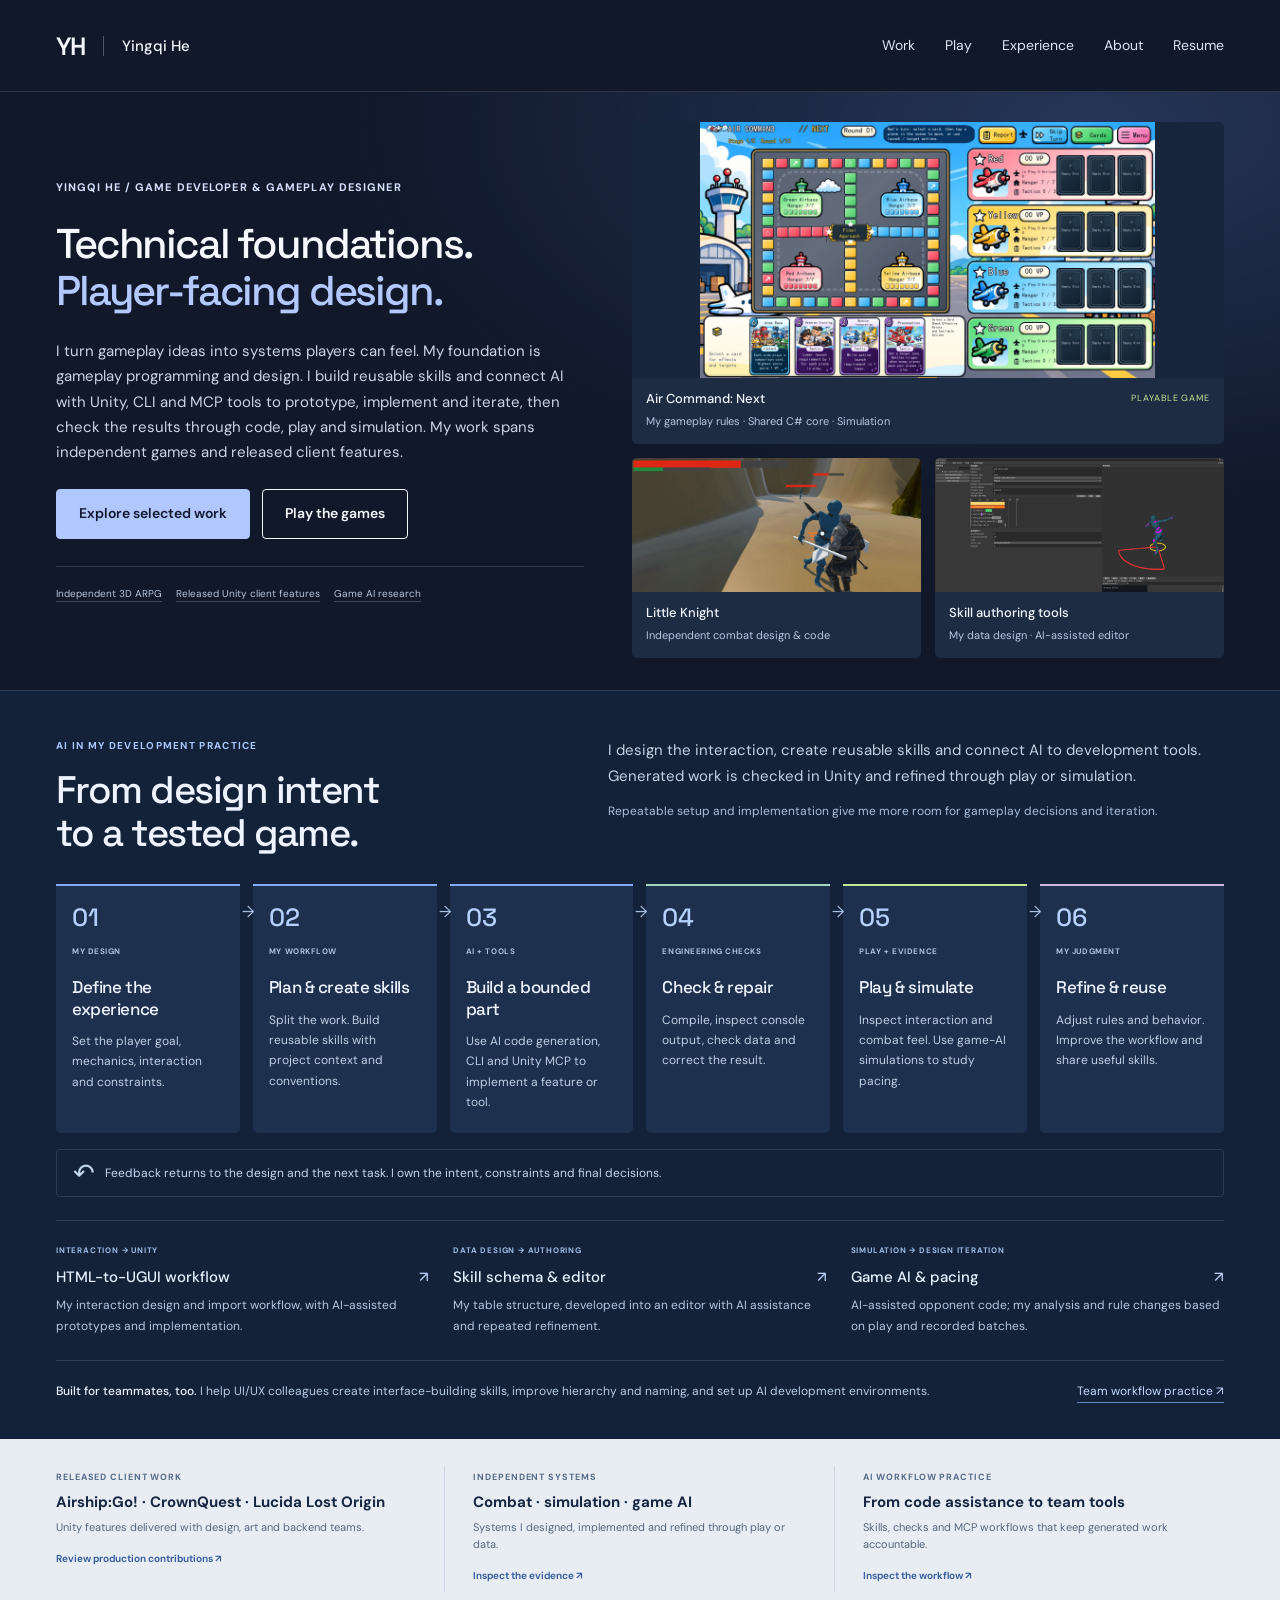
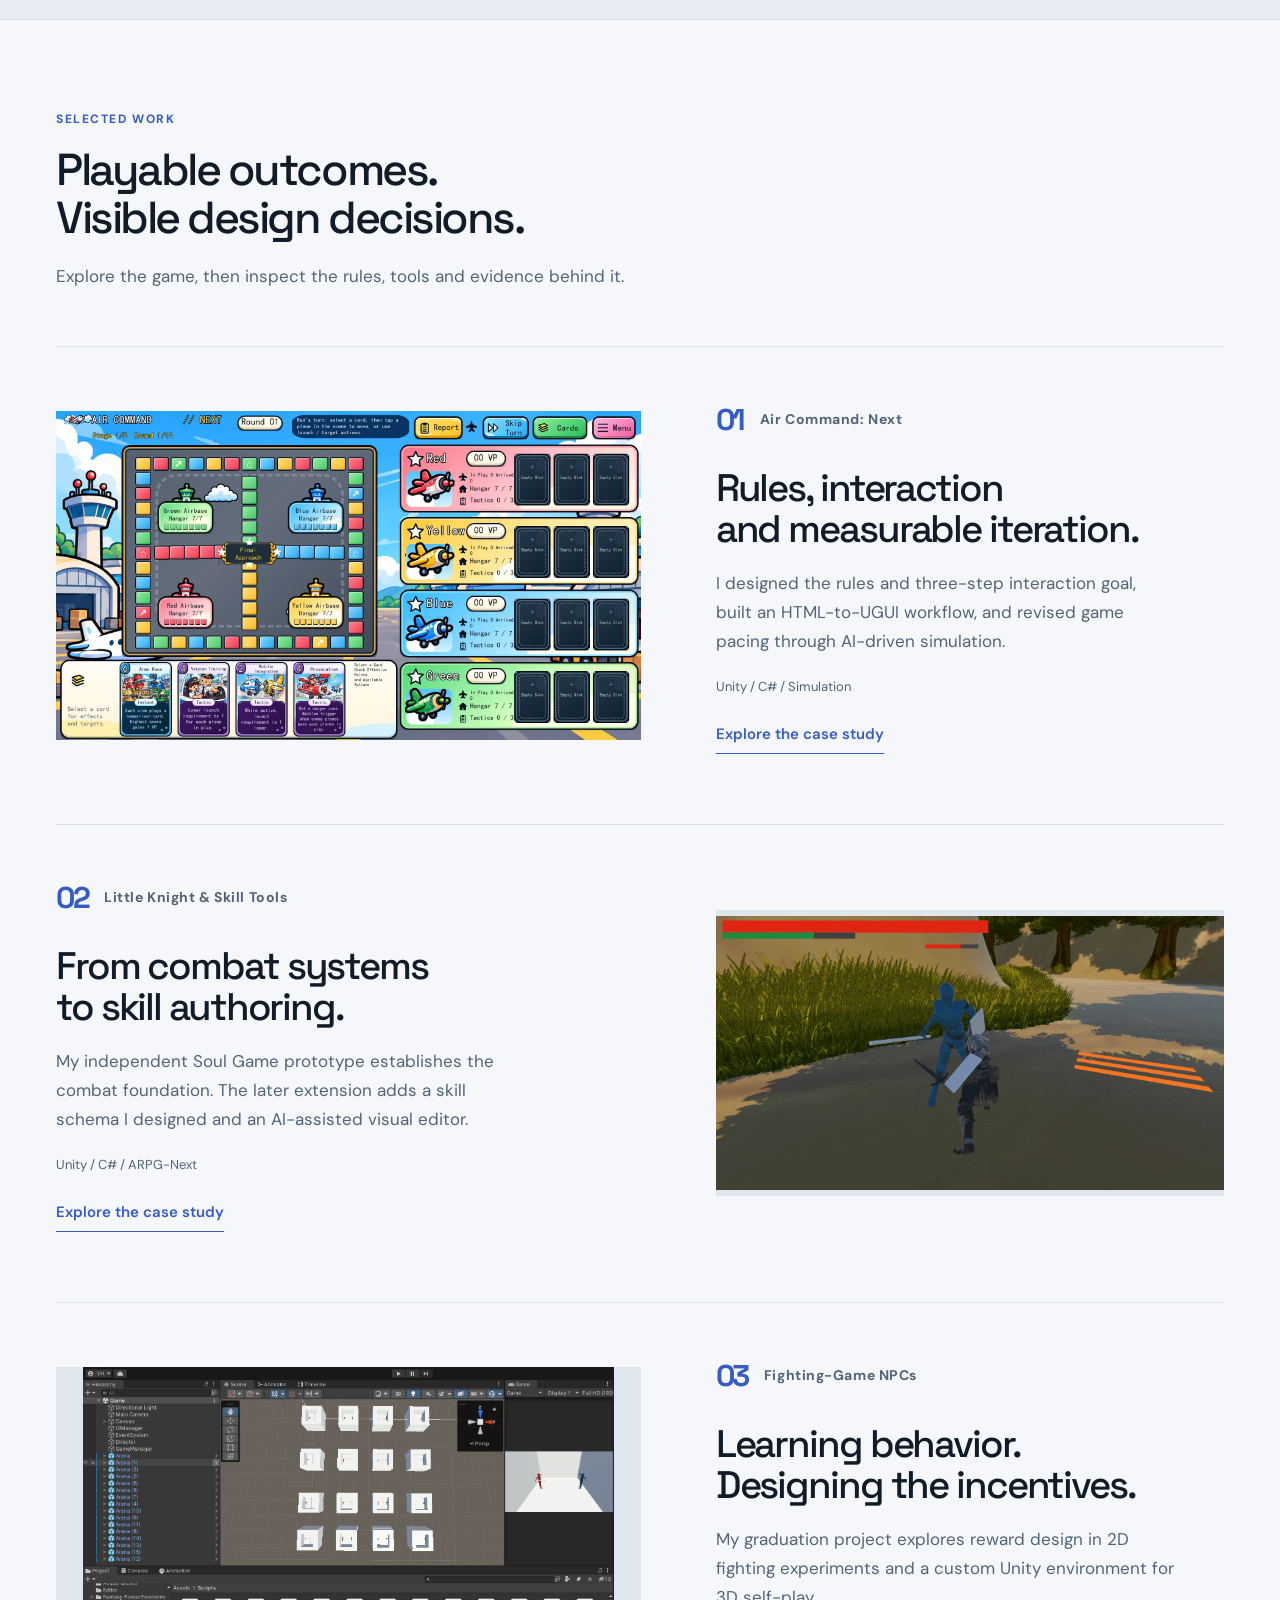
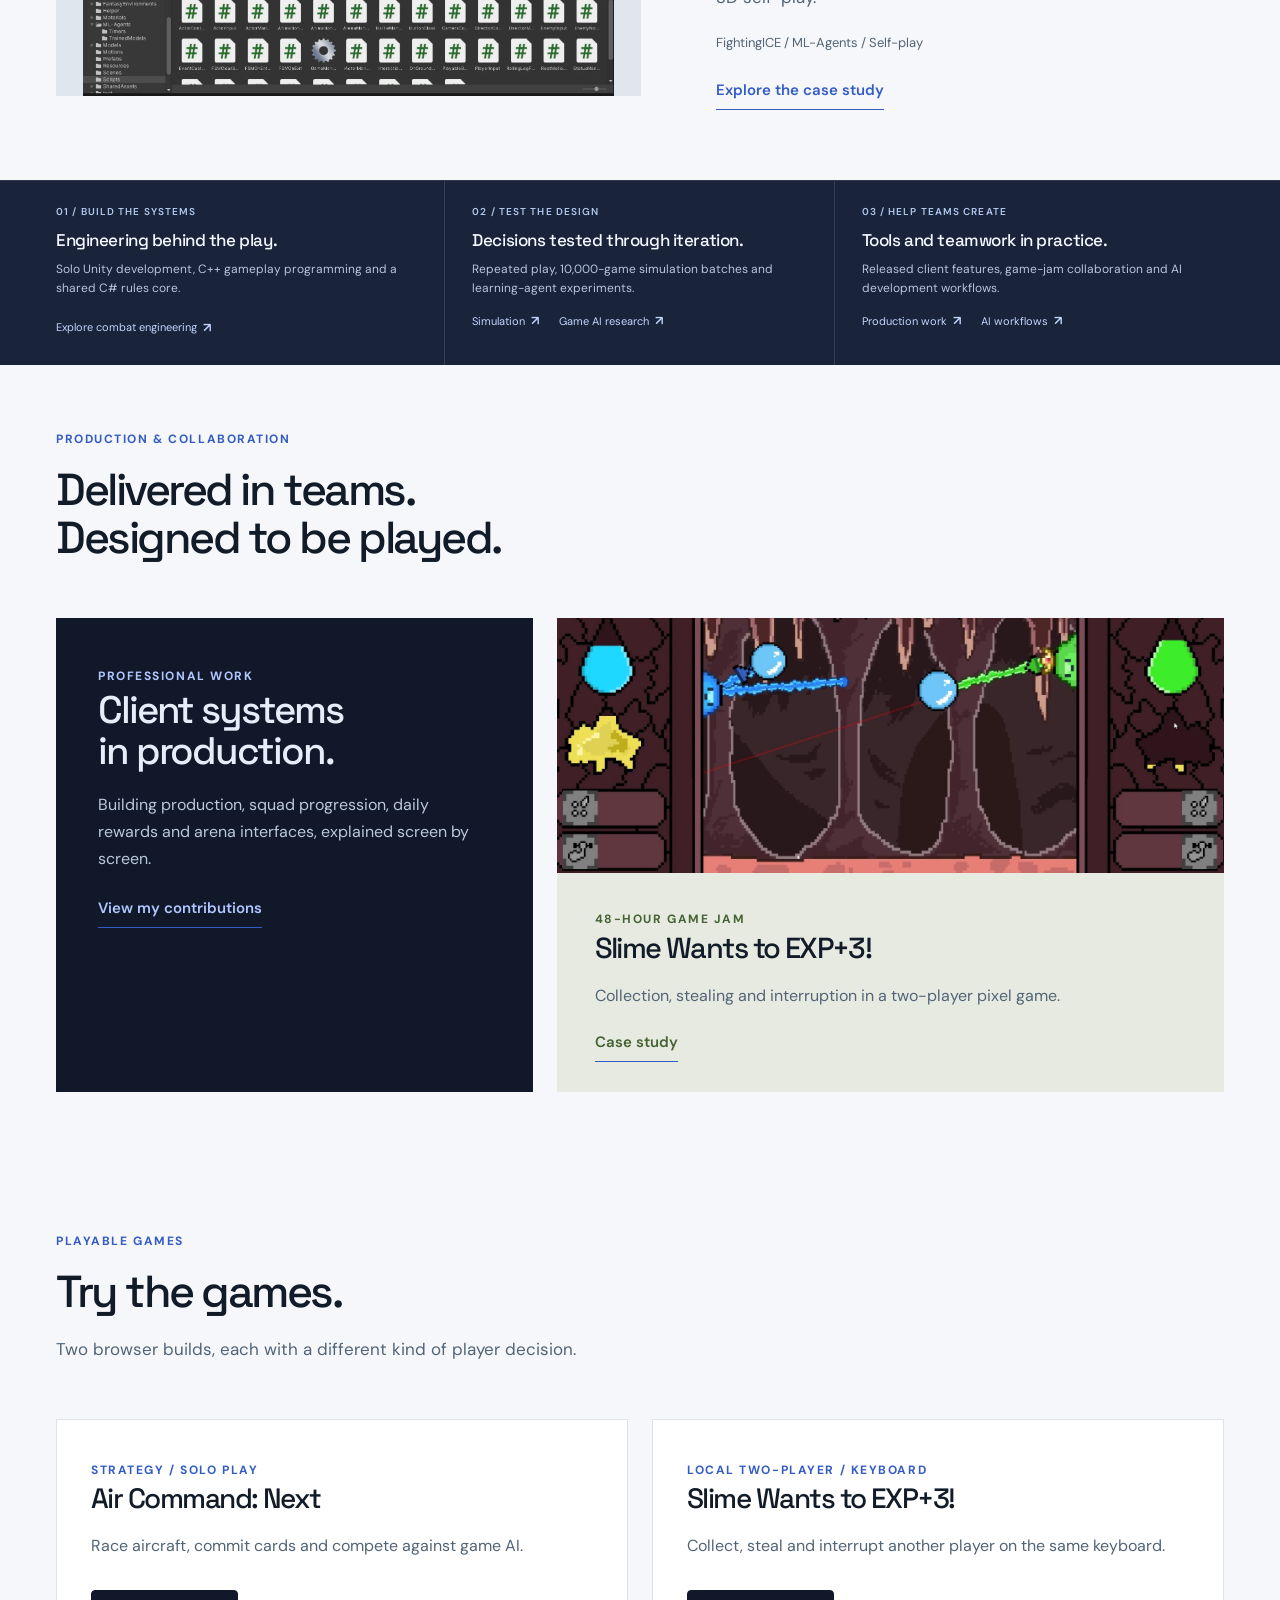
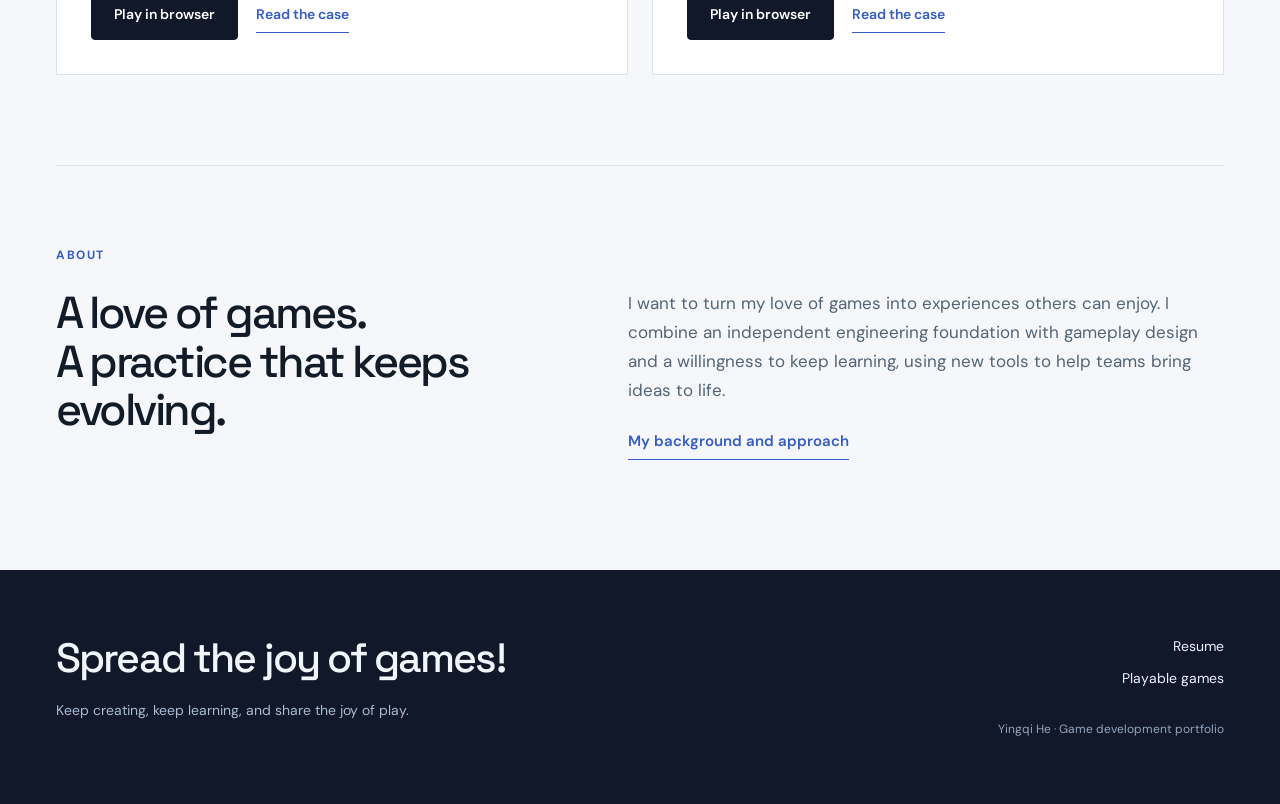
==== commit 7e329719: "Add files via upload Portfolio update" ====
--- a/index.html
+++ b/index.html
@@ -1,481 +1,15 @@
-<!DOCTYPE html>
-<html lang="en">
-
-<head>
-    <meta charset="UTF-8">
-    <meta name="viewport" content="width=device-width, initial-scale=1.0">
-    <script src="https://cdn.tailwindcss.com"></script>
-    <link href="https://cdnjs.cloudflare.com/ajax/libs/font-awesome/6.7.2/css/all.min.css" rel="stylesheet">
-    <title>Yingqi He's HomePage</title>
-    <style>
-        /* 通用样式 */
-        body {
-            font-family: 'Inter', sans-serif;
-            line-height: 1.5;
-            color: #333;
-        }
-
-        h1,
-        h2,
-        h3 {
-            line-height: 1.2;
-        }
-
-        /* 导航栏样式 */
-        nav {
-            transition: background-color 0.3s ease;
-        }
-
-        nav:hover {
-            background-color: #5a88e6;
-        }
-
-        /* 轮播图样式 */
-        .slider-container {
-            position: relative;
-            overflow: hidden;
-            border-radius: 8px;
-        }
-
-        .slider {
-            display: flex;
-            transition: transform 0.5s ease-in-out;
-        }
-
-        .slider img {
-            min-width: 100%;
-            object-fit: cover;
-            cursor: pointer;
-            transition: transform 0.3s ease;
-        }
-
-        .slider img:hover {
-            transform: scale(1.05);
-        }
-
-        .prev,
-        .next {
-            position: absolute;
-            top: 50%;
-            transform: translateY(-50%);
-            background-color: rgba(0, 0, 0, 0.5);
-            color: white;
-            padding: 10px;
-            cursor: pointer;
-            z-index: 10;
-            transition: background-color 0.3s ease;
-        }
-
-        .prev {
-            left: 10px;
-        }
-
-        .next {
-            right: 10px;
-        }
-
-        .prev:hover,
-        .next:hover {
-            background-color: rgba(0, 0, 0, 0.7);
-        }
-
-        /* 调整图片大小 */
-        @media (min-width: 768px) {
-           .game-item .slider-container {
-                width: 25%;
-            }
-        }
-            /* 个人头像样式 */
-        #about .about-item img.avatar {
-            width: 150px;
-            height: 150px;
-            min-width: 150px; /* 防止压缩 */
-            object-fit: cover; /* 保持比例 */
-            border: 3px solid #fff; /* 添加边框 */
-            box-shadow: 0 4px 6px rgba(0, 0, 0, 0.1); /* 添加阴影 */
-        }
-
-        /* 学校LOGO样式 */
-        #about .about-item img.school-logo {
-            width: 100px;
-            height: 100px;
-            padding: 10px; /* 添加内边距 */
-            background-color: #fff; /* 白色背景 */
-            border: 2px solid #5a88e6; /* 品牌色边框 */
-        }
-
-        /* 响应式调整 */
-        @media (max-width: 768px) {
-            #about .about-item img.avatar {
-                width: 120px;
-                height: 120px;
-            }
-            #about .about-item img.school-logo {
-                width: 80px;
-                height: 80px;
-            }
-        }
-
-        /* 关于我板块样式 */
-        #about .about-item {
-            border: 1px solid #e2e8f0;
-            border-radius: 8px;
-            padding: 20px;
-            margin-bottom: 20px;
-            box-shadow: 0 4px 6px -1px rgba(0, 0, 0, 0.1), 0 2px 4px -1px rgba(0, 0, 0, 0.06);
-            display: flex;
-            flex-direction: column;
-            align-items: center;
-            text-align: center;
-            transition: transform 0.3s ease, box-shadow 0.3s ease;
-        }
-
-        #about .about-item:hover {
-            transform: translateY(-5px);
-            box-shadow: 0 10px 15px -3px rgba(0, 0, 0, 0.1), 0 4px 6px -2px rgba(0, 0, 0, 0.05);
-        }
-
-        #about .about-item img {
-            margin-bottom: 10px;
-        }
-
-        #about .flex-container {
-            display: flex;
-            flex-wrap: wrap;
-            gap: 20px;
-            justify-content: center;
-        }
-
-        /* 作品展示板块样式 */
-        .game-item {
-            border: 1px solid #e2e8f0;
-            border-radius: 8px;
-            padding: 20px;
-            margin-bottom: 20px;
-            box-shadow: 0 4px 6px -1px rgba(0, 0, 0, 0.1), 0 2px 4px -1px rgba(0, 0, 0, 0.06);
-            transition: transform 0.3s ease, box-shadow 0.3s ease;
-            cursor: pointer;
-        }
-
-        .game-item:hover {
-            transform: translateY(-5px);
-            box-shadow: 0 10px 15px -3px rgba(0, 0, 0, 0.1), 0 4px 6px -2px rgba(0, 0, 0, 0.05);
-        }
-
-        .game-details {
-            display: none;
-            margin-top: 20px;
-            padding-top: 20px;
-            border-top: 1px solid #e2e8f0;
-        }
-
-        /* 修改后的图片放大模态框样式 */
-        .modal {
-            display: none;
-            position: fixed;
-            z-index: 100;
-            left: 0;
-            top: 0;
-            width: 100%;
-            height: 100%;
-            background-color: rgba(0, 0, 0, 0.9);
-            align-items: center;
-            justify-content: center;
-        }
-
-        .modal-content {
-            max-width: 90%;
-            max-height: 90%;
-            object-fit: contain;
-            animation: zoom 0.3s;
-        }
-
-        .close {
-            position: fixed;
-            top: 20px;
-            right: 35px;
-            color: #f1f1f1;
-            font-size: 40px;
-            font-weight: bold;
-            transition: 0.3s;
-            cursor: pointer;
-        }
-
-        .close:hover,
-        .close:focus {
-            color: #bbb;
-        }
-
-        @keyframes zoom {
-            from { transform: scale(0); }
-            to { transform: scale(1); }
-        }
-    </style>
-</head>
-
-<body class="bg-gray-100 font-sans">
-    <!-- 导航栏 -->
-    <nav class="bg-blue-600 p-4">
-        <div class="container mx-auto flex justify-between items-center">
-            <h1 class="text-white text-2xl font-bold">Yingqi He</h1>
-            <ul class="flex space-x-4">
-                <li><a href="#about" class="text-white hover:text-gray-300">About</a></li>
-                <li><a href="#portfolio" class="text-white hover:text-gray-300">Portfolio</a></li>
-                <li><a href="#contact" class="text-white hover:text-gray-300">Contact</a></li>
-            </ul>
-        </div>
-    </nav>
-
-    <!-- 首页 -->
-    <header class="bg-blue-600 text-white py-20 text-center">
-        <div class="container mx-auto">
-            <h2 class="text-4xl font-bold mb-4">Hi! This is Yingqi He's Page！</h2>
-            <p class="text-lg">Spread the joy of games!</p>
-        </div>
-    </header>
-
-    <!-- 关于我 -->
-    <section id="about" class="container mx-auto py-16">
-        <h2 class="text-3xl font-bold text-center mb-8">ABOUT</h2>
-        <div class="flex-container">
-            <div class="about-item md:w-1/3">
-                <!-- <img src="https://picsum.photos/200/200" alt="个人照片" class="rounded-full avatar"> -->
-                <h3 class="text-xl font-bold mb-2">INTRODUCTION</h3>
-                <p>I am He Yingqi, a senior student majoring in Digital Media Technology at Hangzhou Dianzi University. I have a strong interest in the game development. I have participated in Game Jam several times with my classmates, acting as a programmer and game designer in the team. I have strong teamwork skills and often take charge of task assignment and communication in the team. I mainly use Unity for development in competitions and have a solid foundation in C - language coding. I have developed several independent game demos. I enjoy taking on various challenges in games and experiencing the complete game content as much as possible. My favorite game genre is ARPG games like the Dark Souls series. I like to study their game design and combat mechanisms and have tried making ARPG game demos myself. I hope to engage in the game - related industry in the future.</p>
-            </div>
-            <div class="about-item md:w-1/3">
-                <img src="images/hdu.jpg" alt="学校 logo" class="rounded-full school-logo">
-                <h3 class="text-xl font-bold mb-2">EDUCATION BACKGROUND</h3>
-                <p>Hangzhou Dianzi University</p>
-                <p>2021.9-2025.6</p>
-                <ul>
-                    <li>Relevant Courses: 
-                      Fundamentals of Digital Media Technology & Computer Graphics & Human-Computer Interaction & Interaction Design & Mobile Application Development & Multimedia Technology</li>
-                    <li>Selected Honors: 
-                      Third-class Scholarship, Hangzhou Dianzi University — November 2023
-	Third-class Scholarship, Hangzhou Dianzi University — May 2024
-	Second-class Scholarship, Hangzhou Dianzi University — October 2024
-</li>
-                </ul>
-            </div>
-            <div class="about-item md:w-1/3">
-                <h3 class="text-xl font-bold mb-2">WORK EXPERIENCE</h3>
-                <ul>
-                    <li>Hangzhou Tianji Information Technology Co., Ltd.                              05/2024-07/2024
-Client Engineer Intern                                                    Hangzhou, China
-
-                        <ul>
-                            <li>	Maintained and optimized the game client system using Cocos Studio, ensuring seamless performance and user experience across various platforms.</li>
-                            <li>	Collaborated with a team of developers to write and optimize Lua code, enhancing functionality and resolving technical issues to improve gameplay mechanics.</li>
-                            <li>	Conducted thorough testing and debugging of game features, identifying and addressing potential vulnerabilities and performance bottlenecks.</li>
-                            <li>	Gained insights into the software development lifecycle and agile methodologies, contributing to team meetings and project planning sessions.</li>
-                        </ul>
-                    </li>
-                </ul>
-            </div>
-        </div>
-    </section>
-
-    <!-- 作品展示 -->
-    <section id="portfolio" class="bg-white py-16">
-        <h2 class="text-3xl font-bold text-center mb-8">PortFolio</h2>
-        <div class="container mx-auto">
-            <!-- 游戏 1 -->
-            <div class="game-item" onclick="toggleDetails(0)">
-                <div class="flex flex-col md:flex-row">
-                    <div class="slider-container mb-4 md:mb-0 md:mr-4">
-                        <div class="slider">
-                            <img src="images//slimegame1.png" alt="游戏 1 截图 1" onclick="openModal(event, this.src)">
-                            <img src="images//slimegame2.png" alt="游戏 1 截图 2" onclick="openModal(event, this.src)">
-                            <img src="images//slimegame3.png" alt="游戏 1 截图 3" onclick="openModal(event, this.src)">
-                        </div>
-                        <span class="prev" onclick="plusSlides(-1, 0)">&#10094;</span>
-                        <span class="next" onclick="plusSlides(1, 0)">&#10095;</span>
-                    </div>
-                    <div class="flex-1">
-                        <h3 class="text-xl font-bold mb-2">Slime Wants to Exp+3!</h3>
-                        <p class="mb-2">This is a pixel - style casual game for two players. Inspired by the game "Gold Miner", it adds some new mechanisms, such as skills, interruptions, resource snatching, and vertical movement, turning it into a rather competitive game. Two slimes can either collect or snatch each other's water droplets, and they can also cut each other's tentacles to hinder the opponent. It's a casual two - player game that combines both cooperation and competition, which can enhance the friendship between players.</p>
-                        <p class="text-gray-600">Programmer, Game Designer</p>
-            <p class="text-gray-600">October 2023</p>
-            <p class="text-gray-600">Completed G-Bits 48H University Game Jam Challenge</p>
-            <p class="text-gray-600">2D Pixel - style Two - player Puzzle Strategy Game</p>
-            <p class="text-gray-600">Technologies used: C#, Unity</p>
-            <p class="text-gray-600">Project Management: Managed the project</p>
-            <p class="text-gray-600">Game Design: Designed game gameplay, combat system.</p>
-            <p class="text-gray-600">Programming: Implemented resource collection and snatching function.</p>
-                    </div>
-                </div>
-                <div class="game-details" id="game-details-0">
-                    <p>Game Background: 
-There is a slime named Blue. Before coming to this cave, it was too weak and could only crawl furtively. But one day, Blue found that there was magical water in this strange cave. After absorbing the water here, its EXP started to grow crazily! At this time, another slime named Green came to drink the water from the same source. After they both finished absorbing the water in the puddle, they looked up and found that magical water droplets were falling from the top of the cave! In order to become the level - 100 slime king as soon as possible, they will use their excellent crawling skills and very useful tentacles to absorb all the water here.</p>
-                  <p>Core gameplay:
-Both players (slimes) need to use their tentacles to suck up water droplets. It takes time to suck up items, and the heavier the water droplet is, the longer it takes to suck it up. Once a water droplet is sucked onto the slime, it can devour the droplet and start digesting and absorbing it. The more water there is to be digested, the higher the absorption efficiency will be. By absorbing the magic in the water, the slimes can gain experience points. When they have gained enough experience points, they can improve their abilities and choose one of the following three options: the maximum number of tentacles, the tentacle dragging force, or a random special skill.
-During the sucking process, if a tentacle is attacked by the opponent's tentacle, the player's tentacle will be broken, and they will be stunned, unable to move or launch tentacles for a certain period of time. At the same time, the attacked tentacle will spit out some of the incompletely absorbed water, which will be added to the dragged water droplet. After the stun ends, the broken tentacle will be repaired and can be used again.</p>
-                </div>
-            </div>
-            <!-- 游戏 2 -->
-            <div class="game-item" onclick="toggleDetails(1)">
-                <div class="flex flex-col md:flex-row">
-                    <div class="slider-container mb-4 md:mb-0 md:mr-4">
-                        <div class="slider">
-                            <img src="images//spaceshipgame1.png" alt="游戏 2 截图 1" onclick="openModal(event, this.src)">
-                            <img src="images//spaceshipgame2.png" alt="游戏 2 截图 2" onclick="openModal(event, this.src)">
-                            <img src="images//spaceshipgame3.png" alt="游戏 2 截图 3" onclick="openModal(event, this.src)">
-                        </div>
-                        <span class="prev" onclick="plusSlides(-1, 1)">&#10094;</span>
-                        <span class="next" onclick="plusSlides(1, 1)">&#10095;</span>
-                    </div>
-                    <div class="flex-1">
-                        <h3 class="text-xl font-bold mb-2">Wild Silence</h3>
-                        <p class="mb-2">This is a 2D simulation business game & 2.5D Role - playing game. The main storyline revolves around a lone starship struggling to survive in the vast expanse of the starry sea. As the captain of the starship, players need to rationally allocate the resources at hand and dispatch their crew members to nearby planets at the right time to collect the resources they need.</p>
-                        <p class="text-gray-600">Programmer, Game Designer</p>
-            <p class="text-gray-600">March 2023 - May 2023</p>
-            <p class="text-gray-600">Participated in Gibit Future Game Creator Competition (Won the second prize)</p>
-            <p class="text-gray-600">2D Simulation Business Game & 2.5D Role - playing Game</p>
-            <p class="text-gray-600">Technologies used: C#, Unity</p>
-            <p class="text-gray-600">Programming: Implemented map random generation, backpack system, and exploration system.</p>
-            <p class="text-gray-600">Game Design: Numerically designed the exploration part.</p>
-                    </div>
-                </div>
-                <div class="game-details" id="game-details-1">
-                    <p>Game background:
-A fully - loaded colonial ship was attacked by an unknown force during its journey. Although it managed to avoid sinking under the command of its captain, a lot of resources were lost and consumed due to the fierce battle. Moreover, the number and whereabouts of the enemies, as well as when they will launch the next attack, are all unknown. Therefore, in order to complete the journey, the captain has to collect resources on various planets along the way to keep the starship running. The captain must constantly be on guard against the enemies that may appear from time to time and engage in battles with them when necessary. Anyway, the captain's ultimate goal is to leave this dead - like star region and safely lead the entire ship to the final destination.</p>
-                </div>
-            </div>
-          <!-- 游戏 3 -->
-            <div class="game-item" onclick="toggleDetails(2)">
-                <div class="flex flex-col md:flex-row">
-                    <div class="slider-container mb-4 md:mb-0 md:mr-4">
-                        <div class="slider">
-                            <img src="images/chesscardgame1.png" alt="游戏 3 截图 1" onclick="openModal(event, this.src)">
-                            <img src="images/chesscardgame2.png" alt="游戏 3 截图 2" onclick="openModal(event, this.src)">
-                            <img src="images/chesscardgame3.png" alt="游戏 3 截图 3" onclick="openModal(event, this.src)">
-                        </div>
-                        <span class="prev" onclick="plusSlides(-1, 2)">&#10094;</span>
-                        <span class="next" onclick="plusSlides(1, 2)">&#10095;</span>
-                    </div>
-                    <div class="flex-1">
-                        <h3 class="text-xl font-bold mb-2">Air Command</h3>
-                        <p class="mb-2">This is a game that combines the gameplay of Flight Chess and card - based battles. Players have four cards in hand, each with different functions and points. During their turn, players can choose to use the function of a hand - held card or use the points on the card to move their fighter jets. </p>
-                        <p class="text-gray-600">Programmer, Game Designer</p>
-            <p class="text-gray-600">March 2023 - April 2023</p>
-            <p class="text-gray-600">Technologies used: C++, SFML</p>
-            <p class="text-gray-600">Game Design: Designed and implemented a board game combining Flight Chess and cards</p>
-            <p class="text-gray-600">Programming: Implemented Flight Chess functions and various card - based combat functions.</p>
-                    </div>
-                </div>
-                <div class="game-details" id="game-details-2">
-                    <p>When a fighter jet reaches a designated position, the player can increase their reputation points. When a player's fighter jet meets an opponent's fighter jet, a battle begins. The battle is divided into an offensive side and a defensive side. Within a specified time, players choose one of their hand - held cards as the battle points and another as a tactical function to engage in combat with the opponent. The winner will plunder some of the loser's reputation points. After reaching the maximum number of rounds, the player with more reputation points wins.</p>
-                </div>
-            </div>
-            <!-- 游戏 4 -->
-            <div class="game-item" onclick="toggleDetails(3)">
-                <div class="flex flex-col md:flex-row">
-                    <div class="slider-container mb-4 md:mb-0 md:mr-4">
-                        <div class="slider">
-                            <img src="images/soulgame1.gif" alt="游戏 4 截图 1" onclick="openModal(event, this.src)">
-                            <img src="images/soulgame2.gif" alt="游戏 4 截图 2" onclick="openModal(event, this.src)">
-                            <img src="images/soulgame3.gif" alt="游戏 4 截图 3" onclick="openModal(event, this.src)">
-                        </div>
-                        <span class="prev" onclick="plusSlides(-1, 3)">&#10094;</span>
-                        <span class="next" onclick="plusSlides(1, 3)">&#10095;</span>
-                    </div>
-                    <div class="flex-1">
-                        <h3 class="text-xl font-bold mb-2">Little Knight</h3>
-                        <p class="mb-2">This is a highly modular 3D Soulslike ARPG game demo developed based on the Unity engine. Its architecture design revolves around multiple core modules such as character management, input processing, weapon management, state management, animation control, camera control, and game management. These modules collaborate with each other to jointly build a complete ARPG game system.</p>
-                        <p class="text-gray-600">Programmer, Game Designer</p>
-            <p class="text-gray-600">November 2023 - January 2024</p>
-            <p class="text-gray-600">Technologies used: C#, Unity</p>
-            <p class="text-gray-600">Game Design: Designed the combat system</p>
-            <p class="text-gray-600">Programming: Controlled character actions, implemented the combat system, Timeline performances, weapon system, and animation control system.</p>
-                    </div>
-                </div>
-                <div class="game-details" id="game-details-3">
-                    <p>In a linear area, players are guided by mobs and UI elements to learn basic operations. After that, they enter the boss area for a novice boss battle. Since this is a demo, all types of equipment need to be displayed within the game.</p>
-                </div>
-            </div>
-        </div>
-    </section>
-
-    <!-- 联系方式 -->
-    <section id="contact" class="bg-white py-16">
-        <h2 class="text-3xl font-bold text-center mb-8">Contact</h2>
-        <div class="container mx-auto text-center">
-            <p>You can contact me in the following ways:</p>
-            <p>E-mail：yingqi.he2003@outlook.com</p>
-            <div class="flex justify-center space-x-4 mt-4">
-                
-                <a href="#" class="text-blue-600 hover:text-blue-800"><i class="fab fa-github"></i></a>
-            </div>
-        </div>
-    </section>
-
-    <!-- 页脚 -->
-    <footer class="bg-blue-600 text-white text-center py-4">
-        <p>&copy; 2025 Powered by Yingqi He</p>
-    </footer>
-
-    <!-- 修改后的图片放大模态框 -->
-    <div id="myModal" class="modal" onclick="closeModal()">
-        <span class="close" onclick="closeModal()">&times;</span>
-        <img class="modal-content" id="img01">
-    </div>
-
-    <script>
-        // 轮播图逻辑
-        let slideIndex = [1, 1, 1,1];
-        showSlides(1, 0);
-        showSlides(1, 1);
-        showSlides(1, 2);
-        showSlides(1, 3);
-        function plusSlides(n, no) {
-            event.stopPropagation(); // 阻止事件冒泡
-            showSlides(slideIndex[no] += n, no);
-        }
-
-        function showSlides(n, no) {
-            let x = document.querySelectorAll(".game-item")[no].querySelectorAll(".slider img");
-            if (n > x.length) slideIndex[no] = 1;
-            if (n < 1) slideIndex[no] = x.length;
-            x.forEach(img => img.style.display = "none");
-            x[slideIndex[no] - 1].style.display = "block";
-        }
-
-        // 平滑滚动效果
-        document.querySelectorAll('nav a').forEach(link => {
-            link.addEventListener('click', function(e) {
-                e.preventDefault();
-                const target = document.querySelector(this.getAttribute('href'));
-                window.scrollTo({
-                    top: target.offsetTop,
-                    behavior: 'smooth'
-                });
-            });
-        });
-
-        // 切换游戏详细介绍
-        function toggleDetails(index) {
-            const details = document.getElementById(`game-details-${index}`);
-            details.style.display = details.style.display === "block" ? "none" : "block";
-        }
-
-        // 图片模态框控制
-        function openModal(event, imgSrc) {
-            event.stopPropagation();
-            const modal = document.getElementById("myModal");
-            const modalImg = document.getElementById("img01");
-            modal.style.display = "flex";
-            modalImg.src = imgSrc;
-        }
-
-        function closeModal() {
-            document.getElementById("myModal").style.display = "none";
-        }
-
-        // 点击模态框背景关闭
-        document.getElementById('myModal').addEventListener('click', function(e) {
-            if (e.target === this) closeModal();
-        });
-    </script>
-</body>
-</html>+<!doctype html>
+<html lang="en"><head><meta charset="utf-8"><meta name="viewport" content="width=device-width,initial-scale=1">
+<title>Game Development Portfolio · Yingqi He</title><meta name="description" content="Selected projects in gameplay systems, editor tools, game AI and professional client engineering.">
+<link rel="icon" href="/favicon.svg" type="image/svg+xml"><link rel="stylesheet" href="/style.css?v=20261015a"><script src="/site.js?v=20261015a" defer></script></head>
+<body><a class="skip" href="#main">Skip to content</a><header class="nav"><a class="wordmark" href="/" aria-label="Yingqi He home">YH<span>Yingqi He</span></a><nav aria-label="Main navigation"><a href="/#work">Work</a><a href="/#play">Play</a><a href="/experience/">Experience</a><a href="/about/">About</a><a href="/resume/">Resume</a></nav></header>
+<main id="main"><section class="hero hero-v2 hero-pitch"><div class="hero-copy"><p class="eyebrow">YINGQI HE / GAME DEVELOPER &amp; GAMEPLAY DESIGNER</p><h1>Technical foundations.<br><span>Player-facing design.</span></h1><p class="intro">I turn gameplay ideas into systems players can feel. My foundation is gameplay programming and design. I build reusable skills and connect AI with Unity, CLI and MCP tools to prototype, implement and iterate, then check the results through code, play and simulation. My work spans independent games and released client features.</p><div class="actions"><a class="button primary" href="#work" >Explore selected work</a><a class="button " href="#play" >Play the games</a></div><div class="hero-evidence" aria-label="Experience highlights"><a href="/projects/arpg-next/#original-development">Independent 3D ARPG</a><a href="/experience/">Released Unity client features</a><a href="/projects/npc-reinforcement-learning/">Game AI research</a></div></div><div class="hero-mosaic"><a class="mosaic-main" href="/projects/air-command-next/"><div class="mosaic-visual"><img class="" src="/assets/air-hud-en.webp" alt="Air Command Next: English Unity interface for my gameplay rules and shared C# core" loading="eager" decoding="async"></div><div class="mosaic-caption"><div class="mosaic-heading"><strong>Air Command: Next</strong><small>PLAYABLE GAME</small></div><p>My gameplay rules · Shared C# core · Simulation</p></div></a><a class="mosaic-small" href="/projects/arpg-next/#combat"><div class="mosaic-visual"><img class="" src="/assets/knight-2.webp" alt="Little Knight: independently designed and programmed combat" loading="eager" decoding="async"></div><div class="mosaic-caption"><strong>Little Knight</strong><p>Independent combat design &amp; code</p></div></a><a class="mosaic-small editor-mosaic" href="/projects/arpg-next/#editor"><div class="mosaic-visual"><img class="" src="/assets/skill-editor.webp" alt="My skill-data design with an AI-assisted editor implementation" loading="eager" decoding="async"></div><div class="mosaic-caption"><strong>Skill authoring tools</strong><p>My data design · AI-assisted editor</p></div></a></div></section>
+<section class="home-ai-workflow" id="ai-workflow" aria-labelledby="home-ai-title"><div class="wrap"><div class="home-ai-heading"><div><p class="eyebrow">AI IN MY DEVELOPMENT PRACTICE</p><h2 id="home-ai-title">From design intent<br>to a tested game.</h2></div><div><p>I design the interaction, create reusable skills and connect AI to development tools. Generated work is checked in Unity and refined through play or simulation.</p><p class="home-ai-purpose">Repeatable setup and implementation give me more room for gameplay decisions and iteration.</p></div></div><ol class="home-ai-chain"><li><span class="home-ai-number">01</span><span class="home-ai-owner">MY DESIGN</span><h3>Define the experience</h3><p>Set the player goal, mechanics, interaction and constraints.</p></li><li><span class="home-ai-number">02</span><span class="home-ai-owner">MY WORKFLOW</span><h3>Plan &amp; create skills</h3><p>Split the work. Build reusable skills with project context and conventions.</p></li><li><span class="home-ai-number">03</span><span class="home-ai-owner">AI + TOOLS</span><h3>Build a bounded part</h3><p>Use AI code generation, CLI and Unity MCP to implement a feature or tool.</p></li><li><span class="home-ai-number">04</span><span class="home-ai-owner">ENGINEERING CHECKS</span><h3>Check &amp; repair</h3><p>Compile, inspect console output, check data and correct the result.</p></li><li><span class="home-ai-number">05</span><span class="home-ai-owner">PLAY + EVIDENCE</span><h3>Play &amp; simulate</h3><p>Inspect interaction and combat feel. Use game-AI simulations to study pacing.</p></li><li><span class="home-ai-number">06</span><span class="home-ai-owner">MY JUDGMENT</span><h3>Refine &amp; reuse</h3><p>Adjust rules and behavior. Improve the workflow and share useful skills.</p></li></ol><div class="home-ai-feedback"><span aria-hidden="true">↶</span><p>Feedback returns to the design and the next task. I own the intent, constraints and final decisions.</p></div><div class="home-ai-evidence" aria-label="AI workflow examples"><a href="/projects/air-command-next/#workflow"><span>INTERACTION → UNITY</span><strong>HTML-to-UGUI workflow <i aria-hidden="true">↗</i></strong><p>My interaction design and import workflow, with AI-assisted prototypes and implementation.</p></a><a href="/projects/arpg-next/#editor"><span>DATA DESIGN → AUTHORING</span><strong>Skill schema &amp; editor <i aria-hidden="true">↗</i></strong><p>My table structure, developed into an editor with AI assistance and repeated refinement.</p></a><a href="/projects/air-command-next/#simulation"><span>SIMULATION → DESIGN ITERATION</span><strong>Game AI &amp; pacing <i aria-hidden="true">↗</i></strong><p>AI-assisted opponent code; my analysis and rule changes based on play and recorded batches.</p></a></div><div class="home-ai-team"><p><strong>Built for teammates, too.</strong> I help UI/UX colleagues create interface-building skills, improve hierarchy and naming, and set up AI development environments.</p><a href="/experience/#working-practice">Team workflow practice <span aria-hidden="true">↗</span></a></div></div></section>
+<section class="outcome-strip" aria-label="Selected outcomes"><div><span>RELEASED CLIENT WORK</span><strong>Airship:Go! · CrownQuest · Lucida Lost Origin</strong><p>Unity features delivered with design, art and backend teams.</p><a href="/experience/">Review production contributions ↗</a></div><div><span>INDEPENDENT SYSTEMS</span><strong>Combat · simulation · game AI</strong><p>Systems I designed, implemented and refined through play or data.</p><a href="#work">Inspect the evidence ↗</a></div><div><span>AI WORKFLOW PRACTICE</span><strong>From code assistance to team tools</strong><p>Skills, checks and MCP workflows that keep generated work accountable.</p><a href="#ai-workflow">Inspect the workflow ↗</a></div></section>
+<section class="selected wrap" id="work"><div class="section-title"><p class="eyebrow">SELECTED WORK</p><h2>Playable outcomes.<br>Visible design decisions.</h2><p>Explore the game, then inspect the rules, tools and evidence behind it.</p></div><article class="project-row"><a class="project-image" href="/projects/air-command-next/"><img class="" src="/assets/air-hud-en.webp" alt="Formal English Unity interface for Air Command Next" loading="lazy" decoding="async"></a><div class="project-copy"><p class="eyebrow"><span>01</span> Air Command: Next</p><h3>Rules, interaction<br>and measurable iteration.</h3><p>I designed the rules and three-step interaction goal, built an HTML-to-UGUI workflow, and revised game pacing through AI-driven simulation.</p><p class="tech">Unity / C# / Simulation</p><a class="text-link" href="/projects/air-command-next/">Explore the case study</a></div></article><article class="project-row"><a class="project-image" href="/projects/arpg-next/"><img class="" src="/assets/knight-1.webp" alt="Little Knight solo ARPG gameplay" loading="lazy" decoding="async"></a><div class="project-copy"><p class="eyebrow"><span>02</span> Little Knight & Skill Tools</p><h3>From combat systems<br>to skill authoring.</h3><p>My independent Soul Game prototype establishes the combat foundation. The later extension adds a skill schema I designed and an AI-assisted visual editor.</p><p class="tech">Unity / C# / ARPG-Next</p><a class="text-link" href="/projects/arpg-next/">Explore the case study</a></div></article><article class="project-row"><a class="project-image" href="/projects/npc-reinforcement-learning/"><img class="" src="/assets/rl-environment.webp" alt="Unity environment with parallel training arenas" loading="lazy" decoding="async"></a><div class="project-copy"><p class="eyebrow"><span>03</span> Fighting-Game NPCs</p><h3>Learning behavior.<br>Designing the incentives.</h3><p>My graduation project explores reward design in 2D fighting experiments and a custom Unity environment for 3D self-play.</p><p class="tech">FightingICE / ML-Agents / Self-play</p><a class="text-link" href="/projects/npc-reinforcement-learning/">Explore the case study</a></div></article></section>
+<div class="strength-band evidence-band"><article><span class="eyebrow">01 / BUILD THE SYSTEMS</span><h2>Engineering behind the play.</h2><p>Solo Unity development, C++ gameplay programming and a shared C# rules core.</p><a href="/projects/arpg-next/#poise">Explore combat engineering <span aria-hidden="true">↗</span></a></article><article><span class="eyebrow">02 / TEST THE DESIGN</span><h2>Decisions tested through iteration.</h2><p>Repeated play, 10,000-game simulation batches and learning-agent experiments.</p><div class="evidence-links"><a href="/projects/air-command-next/#simulation">Simulation <span aria-hidden="true">↗</span></a><a href="/projects/npc-reinforcement-learning/">Game AI research <span aria-hidden="true">↗</span></a></div></article><article><span class="eyebrow">03 / HELP TEAMS CREATE</span><h2>Tools and teamwork in practice.</h2><p>Released client features, game-jam collaboration and AI development workflows.</p><div class="evidence-links"><a href="/experience/">Production work <span aria-hidden="true">↗</span></a><a href="/about/#ai-timeline">AI workflows <span aria-hidden="true">↗</span></a></div></article></div>
+<section class="more wrap"><div class="section-title"><p class="eyebrow">PRODUCTION &amp; COLLABORATION</p><h2>Delivered in teams.<br>Designed to be played.</h2></div><div class="more-grid"><a class="more-item" href="/experience/"><span class="eyebrow">PROFESSIONAL WORK</span><h3>Client systems<br>in production.</h3><p>Building production, squad progression, daily rewards and arena interfaces, explained screen by screen.</p><span class="text-link">View my contributions</span></a><div class="more-item slime-item"><img class="" src="/assets/slime.webp" alt="Two slimes compete for water droplets" loading="lazy" decoding="async"><div><span class="eyebrow">48-HOUR GAME JAM</span><h3>Slime Wants to EXP+3!</h3><p>Collection, stealing and interruption in a two-player pixel game.</p><div class="slime-links"><a class="text-link" href="/projects/slime-exp3/">Case study</a></div></div></div></div></section>
+<section class="play-section wrap" id="play"><div class="section-title"><p class="eyebrow">PLAYABLE GAMES</p><h2>Try the games.</h2><p>Two browser builds, each with a different kind of player decision.</p></div><div class="play-grid"><article><span class="eyebrow">STRATEGY / SOLO PLAY</span><h3>Air Command: Next</h3><p>Race aircraft, commit cards and compete against game AI.</p><a class="button primary" href="https://taiga-game.itch.io/air-command" target="_blank" rel="noopener">Play in browser</a><a class="text-link" href="/projects/air-command-next/">Read the case</a></article><article><span class="eyebrow">LOCAL TWO-PLAYER / KEYBOARD</span><h3>Slime Wants to EXP+3!</h3><p>Collect, steal and interrupt another player on the same keyboard.</p><a class="button primary" href="https://taiga-game.itch.io/slime" target="_blank" rel="noopener">Play in browser</a><a class="text-link" href="/projects/slime-exp3/">Read the case</a></article></div></section>
+<section class="about-strip wrap"><p class="eyebrow">ABOUT</p><h2>A love of games.<br>A practice that keeps evolving.</h2><div><p>I want to turn my love of games into experiences others can enjoy. I combine an independent engineering foundation with gameplay design and a willingness to keep learning, using new tools to help teams bring ideas to life.</p><a class="text-link" href="/about/">My background and approach</a></div></section></main>
+<footer><div><p class="footer-philosophy">Spread the joy of games!</p><p class="footer-belief">Keep creating, keep learning, and share the joy of play.</p></div><div class="footer-right"><a href="/resume/">Resume</a><a href="/#play">Playable games</a><span>Yingqi He · Game development portfolio</span></div></footer>
+<dialog id="image-viewer" aria-label="Image preview"><button class="close" aria-label="Close image preview">Close</button><img alt=""><p></p></dialog></body></html>
--- a/style.css
+++ b/style.css
@@ -0,0 +1,108 @@
+@import url('https://fonts.googleapis.com/css2?family=DM+Sans:wght@400;500;600;700&family=Space+Grotesk:wght@400;500;600;700&display=swap');
+:root{--ink:#121c29;--navy:#101d2e;--paper:#f5f7fa;--line:#dce3eb;--muted:#526476;--blue:#9cbeff;--accent:#2b5ec7;--mint:#c6e892;--display:'Space Grotesk',sans-serif;--body:'DM Sans',sans-serif}
+*{box-sizing:border-box}html{scroll-behavior:smooth;scroll-padding-top:100px}body{margin:0;background:var(--paper);color:var(--ink);font:17px/1.7 var(--body)}a{color:inherit;text-decoration:none}button,input,select{font:inherit}button,a{-webkit-tap-highlight-color:transparent}button{cursor:pointer}img{display:block;max-width:100%;height:auto}p{margin:0 0 1.3rem}h1,h2,h3,h4{font-family:var(--display);line-height:1.08;letter-spacing:-.055em;margin:0 0 1.2rem}h1{font-size:clamp(3rem,5.9vw,5.5rem);font-weight:500}h2{font-size:clamp(2.2rem,3.5vw,3.5rem);font-weight:500}h3{font-size:clamp(2rem,3vw,3rem);font-weight:500}h4{font-size:1.35rem;letter-spacing:-.025em}a:focus-visible,button:focus-visible,select:focus-visible{outline:3px solid #f09133;outline-offset:5px}.skip{position:absolute;left:12px;top:-90px;background:white;padding:12px;z-index:100}.skip:focus{top:10px}.wrap{width:min(1320px,calc(100% - 112px));margin:auto}.nav{height:92px;display:flex;align-items:center;justify-content:space-between;padding:0 56px;background:var(--navy);color:#f3f6fc;border-bottom:1px solid #ffffff20;position:relative;z-index:5}.wordmark{font:600 25px var(--display);letter-spacing:-.07em;display:flex;align-items:center;gap:18px}.wordmark span{font:500 15px var(--body);letter-spacing:0;border-left:1px solid #ffffff45;padding-left:18px}.nav nav{display:flex;gap:30px;font-size:14px}.nav nav a{padding:8px 0;color:#dce5f2}.nav nav a:hover{color:var(--blue)}.eyebrow{font-size:12px;font-weight:700;letter-spacing:.13em;line-height:1.5;margin-bottom:25px}.hero{background:var(--navy);color:#f5f8fc;min-height:670px;display:grid;grid-template-columns:1fr 1.02fr;gap:48px;padding:74px 56px 72px;align-items:center}.hero-copy{max-width:610px}.hero .eyebrow{color:var(--blue)}.hero h1{font-size:clamp(3.2rem,5.7vw,5.4rem);line-height:1.07}.hero h1 span{color:var(--blue)}.intro{color:#c3d0df;max-width:525px;font-size:18px;line-height:1.75;margin:28px 0}.actions{display:flex;gap:12px;flex-wrap:wrap;margin:30px 0}.button{display:inline-flex;align-items:center;justify-content:center;border:1px solid currentColor;border-radius:4px;padding:12px 22px;font-size:14px;font-weight:600;transition:background .15s,transform .15s}.button:hover{transform:translateY(-2px)}.button.primary{background:var(--blue);color:var(--navy);border-color:var(--blue)}.hero-note{display:flex;gap:22px;color:#9eb0c6;font-size:12px;border-top:1px solid #ffffff24;padding-top:22px;margin-top:42px;flex-wrap:wrap}.hero-art{display:block;box-shadow:0 25px 75px #00000045;transform:rotate(-2deg);background:#20324a;padding:9px;border:1px solid #ffffff2a}.hero-art img{width:100%;aspect-ratio:16/9;object-fit:contain;object-position:center}.image-caption{display:flex;justify-content:space-between;padding:15px 8px 8px;font-size:14px;font-weight:600;gap:12px}.image-caption span{font-size:12px;font-weight:400;color:#b8c9df}.selected{padding-top:90px}.section-title{margin-bottom:55px}.section-title>.eyebrow{color:var(--accent);margin-bottom:18px}.section-title>p:last-child{color:var(--muted);max-width:650px}.project-row{display:grid;grid-template-columns:1.15fr 1fr;gap:75px;align-items:center;padding:50px 0 70px;border-top:1px solid var(--line)}.project-row:nth-child(odd) .project-image{order:2}.project-row:nth-child(odd) .project-copy{order:1}.project-image{background:#dfe6ee;overflow:hidden}.project-image img{width:100%;aspect-ratio:16/9;object-fit:contain;transition:transform .3s}.project-image:hover img{transform:scale(1.025)}.project-copy .eyebrow{letter-spacing:.04em;color:var(--muted);text-transform:none;font-size:14px;display:flex;align-items:center;gap:16px}.project-copy .eyebrow span{font-family:var(--display);font-size:30px;letter-spacing:-.08em;color:var(--accent)}.project-copy>p:not(.eyebrow){color:var(--muted);max-width:460px}.tech{font-size:13px}.text-link{font-size:15px;font-weight:600;border-bottom:1px solid var(--accent);padding:0 0 5px;display:inline-block;color:var(--accent)}.text-link:hover{color:#153973}.more{padding:65px 0 95px}.more-grid{display:grid;grid-template-columns:1fr 1.4fr;gap:24px}.more-item{background:var(--navy);color:#e5edf8;padding:42px}.more-item .eyebrow{color:var(--blue)}.more-item p{color:#bac9db;font-size:16px}.more-item .text-link{color:var(--blue)}.slime-item{padding:0;background:#e6eae1;color:var(--ink)}.slime-item img{width:100%;max-height:255px;object-fit:cover}.slime-item>div{padding:30px 38px}.slime-item h3{font-size:29px}.slime-item p{color:var(--muted)}.slime-item .eyebrow,.slime-item .text-link{color:#466333}.about-strip{border-top:1px solid var(--line);padding:80px 0 110px;display:grid;grid-template-columns:1fr 1.2fr;column-gap:75px}.about-strip>.eyebrow{grid-column:1/-1;color:var(--accent)}.about-strip>div{color:var(--muted)}footer{background:var(--navy);color:#ecf2fb;padding:65px 56px;display:flex;justify-content:space-between;gap:35px}.email{font:400 clamp(1.25rem,2.5vw,2.1rem) var(--display);letter-spacing:-.03em;word-break:break-word}.footer-right{display:flex;flex-direction:column;font-size:14px;gap:8px;align-items:flex-end}.footer-right span{color:#93a6bf;font-size:12px;margin-top:20px}.case-hero{background:var(--navy);color:#f3f7fd;padding-top:36px}.back{display:block;color:#b8c9de;font-size:14px;margin-bottom:54px}.case-hero h1{max-width:1000px}.case-hero .eyebrow{color:var(--blue)}.case-summary{font-size:21px;color:#c4d1e1;max-width:760px;margin:24px 0}.meta{display:flex;gap:25px;flex-wrap:wrap;font-size:13px;color:#a9bfd7;margin:27px 0}.case-cover{width:min(1320px,calc(100% - 112px));max-height:650px;object-fit:cover;margin:55px auto 0;border:8px solid #ffffff14;transform:translateY(30px)}.case-nav{display:flex;gap:26px;font-size:14px;padding:65px 0 28px;border-bottom:1px solid var(--line);overflow:auto;white-space:nowrap}.case-section{display:grid;grid-template-columns:180px 1fr;gap:45px;padding:70px 0;border-bottom:1px solid var(--line)}.section-label{font-size:12px;letter-spacing:.13em;color:var(--muted);padding-top:8px;font-weight:600}.section-body h2{font-size:clamp(2rem,3.1vw,3rem);max-width:850px}.section-body>p{max-width:800px;color:var(--muted)}.section-body h3{font-size:26px;margin-top:35px;letter-spacing:-.03em}.section-body ul{padding-left:23px;color:var(--muted);max-width:830px}.section-body li{padding:6px 0}.two-up{display:grid;grid-template-columns:1fr 1fr;gap:22px;margin:32px 0}.three-up{display:grid;grid-template-columns:repeat(3,1fr);gap:18px}.image-button{display:block;border:0;padding:0;background:transparent;width:100%;text-align:left}.image-button img{width:100%}figure{margin:30px 0}figcaption{font-size:13px;line-height:1.6;color:var(--muted);margin-top:14px}figure.phone{max-width:300px}.phone img{max-height:550px;object-fit:contain}.flow{display:grid;grid-template-columns:repeat(3,1fr);gap:0;margin:35px 0;background:white;border:1px solid var(--line)}.flow>div{padding:26px;border-right:1px solid var(--line)}.flow>div:last-child{border:0}.flow .step{color:var(--accent);font-size:13px;display:block;margin-bottom:14px}.flow h4{font-size:21px}.flow p{font-size:14px;color:var(--muted);margin:0}.diagram{display:grid;grid-template-columns:1fr 1fr 1fr;gap:16px;background:var(--navy);padding:30px;color:white;margin:30px 0}.diagram>div{border:1px solid #ffffff30;padding:24px}.diagram .core{grid-column:1/-1;text-align:center;background:#223a59}.diagram h4{letter-spacing:-.02em;font-size:21px}.diagram p{font-size:14px;color:#bdcce0;margin:0}.table-wrap{overflow:auto;margin:30px 0}table{width:100%;border-collapse:collapse;background:white;text-align:left;font-size:14px}th,td{padding:16px 18px;border-bottom:1px solid var(--line);white-space:nowrap}th{font-weight:600;color:var(--muted)}.small-note{font-size:14px!important;color:var(--muted)}.experiment{background:#fff;padding:32px;margin:30px 0;border:1px solid var(--line)}.version-switch{display:flex;gap:9px;margin:25px 0;flex-wrap:wrap}.version-switch button{font-size:14px;border:1px solid #bccadc;background:white;padding:9px 18px;border-radius:4px}.version-switch button[aria-pressed=true]{background:var(--navy);color:white;border-color:var(--navy)}.metrics{display:grid;grid-template-columns:repeat(3,1fr);gap:18px}.metric strong{display:block;font:500 45px var(--display);letter-spacing:-.04em}.metric span{font-size:13px;color:var(--muted)}.metric .bar{height:6px;background:#dae4f3;margin-top:16px}.metric .bar i{display:block;height:100%;background:var(--accent)}.video{width:100%;background:#0b1524;max-height:600px;display:block;margin:30px 0}.context-grid{display:grid;grid-template-columns:1fr 1fr;gap:28px;margin:30px 0}.context-item{border-top:2px solid var(--line);padding-top:24px}.context-item p{color:var(--muted);font-size:15px}.context-item h3{margin-top:0}.context-item .eyebrow{color:var(--accent)}.portrait-layout{display:grid;grid-template-columns:1fr 1fr;gap:60px}.experience-top,.about-top{padding:80px 0 40px}.experience-top p,.about-top p{max-width:780px;color:var(--muted);font-size:20px}.resume{max-width:900px;margin:60px auto 90px;background:white;padding:60px;border:1px solid var(--line)}.resume h1{font-size:48px}.resume h2{font-size:26px;margin-top:35px;border-top:1px solid var(--line);padding-top:25px}.resume h3{font-size:20px;margin:25px 0 8px}.resume p,.resume li{font-size:15px}.resume ul{padding-left:22px}.resume .dates{font-size:13px;color:var(--muted)}#image-viewer{width:min(1200px,95vw);max-height:94vh;padding:18px;border:0;background:#fff}#image-viewer::backdrop{background:#0c1528dc}#image-viewer img{max-height:78vh;object-fit:contain;margin:auto}#image-viewer p{font-size:14px;color:var(--muted);margin:12px 0 0}.close{border:0;background:var(--navy);color:white;padding:8px 15px;font-size:14px;margin:0 0 15px auto;display:block}.inline-link{text-decoration:underline;text-underline-offset:3px}.coming-context{font-size:14px;color:var(--muted)}
+@media(min-width:1700px){.hero{padding-left:max(56px,calc((100vw - 1450px)/2));padding-right:max(56px,calc((100vw - 1450px)/2))}}
+@media(max-width:1000px){.nav{padding:0 28px}.wrap{width:calc(100% - 56px)}.hero{padding:55px 28px;gap:35px}.hero h1{font-size:52px}.project-row{gap:35px}.case-section{grid-template-columns:120px 1fr;gap:25px}.case-cover{width:calc(100% - 56px)}.more-grid{grid-template-columns:1fr 1fr}.more-item{padding:30px}.slime-item{padding:0}.slime-item>div{padding:25px}.about-strip{gap:35px}footer{padding:50px 28px}.nav nav{gap:18px}.wordmark span{display:none}}
+@media(max-width:700px){body{font-size:16px}.nav{height:auto;min-height:85px;padding:18px 22px;gap:20px;flex-wrap:wrap}.nav nav{gap:16px;font-size:13px}.nav nav a{padding:4px 0}.wordmark{font-size:25px}.hero{grid-template-columns:1fr;padding:45px 22px 55px;gap:40px}.hero h1{font-size:52px}.hero .eyebrow{font-size:11px;letter-spacing:.08em}.intro{font-size:17px}.hero-art{transform:none}.hero-art img{aspect-ratio:16/10}.hero-note{margin-top:30px;gap:8px 18px}.wrap{width:calc(100% - 44px)}.selected{padding-top:55px}.section-title{margin-bottom:28px}.project-row{grid-template-columns:1fr;gap:25px;padding:32px 0 45px}.project-row:nth-child(odd) .project-image,.project-row:nth-child(odd) .project-copy{order:initial}.project-copy h3{font-size:34px}.project-copy .eyebrow{margin-bottom:15px}.more{padding:45px 0 55px}.more-grid{grid-template-columns:1fr}.more-item{padding:30px}.slime-item{padding:0}.slime-item>div{padding:30px}.about-strip{grid-template-columns:1fr;gap:18px;padding:50px 0 60px}.about-strip>.eyebrow{margin:0}footer{padding:45px 22px;display:block}.footer-right{align-items:flex-start;margin-top:35px}.footer-right span{margin-top:8px}.case-hero h1{font-size:45px}.case-summary{font-size:18px}.meta{gap:12px 20px}.case-cover{width:calc(100% - 44px);max-height:370px}.case-nav{gap:20px;padding-top:58px}.case-section{grid-template-columns:1fr;gap:17px;padding:45px 0}.section-label{padding:0}.section-body h2{font-size:34px}.two-up,.context-grid,.portrait-layout{grid-template-columns:1fr}.three-up{grid-template-columns:repeat(2,1fr)}.flow{grid-template-columns:1fr}.flow>div{border-right:0;border-bottom:1px solid var(--line)}.diagram{grid-template-columns:1fr;padding:20px}.diagram .core{grid-column:auto}.metrics{grid-template-columns:1fr;gap:25px}.metric strong{font-size:40px}.experiment{padding:24px}.resume{margin:35px 20px;padding:28px}.resume h1{font-size:38px}.case-section figure{margin:20px 0}.email{font-size:22px}}
+@media(prefers-reduced-motion:reduce){html{scroll-behavior:auto}*{transition:none!important;transform:none!important}}
+@media print{.nav,footer,.skip,.print-button{display:none}.resume{border:0;margin:0;padding:0;max-width:none}body{background:white;font-size:12pt}.resume p,.resume li{font-size:10pt}.resume h2{break-after:avoid}.resume h3{break-after:avoid}a{color:black}}
+
+.portrait-cover{width:min(360px,calc(100% - 44px));max-height:650px;object-fit:contain;background:#20324a}
+/* Refined portfolio composition */
+:root{--blue:#b1c7ff;--navy:#10182a;--paper:#f6f7fb;--accent:#345cc4}
+.hero-v2{min-height:650px;padding-top:60px;padding-bottom:62px;grid-template-columns:1.02fr 1fr;gap:52px;background:radial-gradient(ellipse at 85% 5%,#263558 0%,transparent 48%),var(--navy)}
+.hero-v2 h1{font-size:clamp(3.1rem,4.8vw,4.6rem);letter-spacing:-.055em;line-height:1.1}.hero-v2 .intro{font-size:17px;max-width:540px}.hero-v2 .eyebrow{color:#d5e0ff}.hero-mosaic{display:grid;grid-template-columns:1fr 1fr;gap:14px;align-items:start;min-width:0}.hero-mosaic>a{display:block;background:#1e2c45;border:1px solid #ffffff30;overflow:hidden;border-radius:6px;box-shadow:0 16px 35px #0003}.mosaic-main{grid-column:1/-1}.hero-mosaic img{width:100%;object-fit:contain;aspect-ratio:16/9}.hero-mosaic span{font-size:13px;padding:12px 14px;display:flex;justify-content:space-between;align-items:center;gap:10px}.hero-mosaic small{font-size:10px;letter-spacing:.11em;color:#b8d5a0}.mosaic-small span{font-size:12px;color:#d2ddf0}.editor-mosaic img{background:#353535}.strength-band{display:grid;grid-template-columns:repeat(3,1fr);padding:0 56px;background:#19233a;color:#ecf1fd;border-top:1px solid #ffffff18}.strength-band a{display:flex;flex-direction:column;padding:25px 25px 26px 0;border-right:1px solid #ffffff20;gap:7px}.strength-band a+a{padding-left:28px}.strength-band a:last-child{border-right:0}.strength-band span{font-size:11px;letter-spacing:.11em;color:#a6bde9;font-weight:600}.strength-band strong{font-size:15px;font-weight:500;line-height:1.45}.strength-band small{font-size:12px;color:#a6b6cb}.slime-links{display:flex;gap:25px;flex-wrap:wrap}.case-cover-frame{width:min(1320px,calc(100% - 112px));margin:40px auto 0;border:1px solid #ffffff25;border-radius:7px 7px 0 0;overflow:hidden;background:#152033}.case-cover{width:100%;max-height:none;margin:0;border:0;transform:none;aspect-ratio:16/9;object-fit:contain}.case-hero{padding-bottom:0}.case-nav{padding-top:35px}.commercial-hero{padding-bottom:48px}.commercial-heading{display:grid;grid-template-columns:1.45fr .65fr;gap:70px;align-items:center;padding-top:24px}.commercial-heading h1{font-size:clamp(2.8rem,5vw,4.7rem);overflow-wrap:anywhere}.commercial-heading .case-summary{font-size:21px}.commercial-heading .back{margin-bottom:40px}.commercial-cover{width:100%;max-width:315px;justify-self:end;aspect-ratio:3/5;overflow:hidden;border:1px solid #ffffff30;border-radius:9px;background:#24344c;box-shadow:0 25px 60px #0004}.commercial-cover img{width:100%;height:100%;object-fit:cover;object-position:50% 40%}.commercial-cover.crown-cover img{object-position:50% 52%}.cover-credit{font-size:12px;color:#93a6bf;margin:24px 0 0}.shot-story{display:grid;grid-template-columns:230px 1fr;gap:50px;padding:40px 0;border-top:1px solid var(--line);align-items:center}.shot-story:first-child{border-top:0;padding-top:12px}.shot-visual{min-width:0}.shot-visual figure{margin:0;max-width:230px}.shot-visual img{width:auto;max-width:100%;max-height:530px;margin:auto;border:1px solid var(--line);border-radius:5px}.shot-visual video{width:100%;border:1px solid var(--line);border-radius:5px;display:block;background:#122137}.shot-copy{max-width:620px}.shot-copy .eyebrow{margin:0 0 12px;color:var(--accent)}.shot-copy h3{font-size:29px;margin:0 0 17px;line-height:1.12}.shot-copy h4{font:600 14px var(--body);letter-spacing:0;margin:23px 0 8px;color:#18243a}.shot-copy p{color:var(--muted);font-size:16px;margin-bottom:0}.shot-copy .visible-feature{font-size:17px;color:#18243a}.shot-visual figcaption{font-size:12px}.work-cards{display:grid;grid-template-columns:1fr 1fr;gap:24px;margin:30px 0}.work-card{display:grid;grid-template-columns:155px 1fr;gap:24px;background:#fff;border:1px solid var(--line);padding:20px;align-items:center;border-radius:6px;min-width:0}.work-cover{width:100%;aspect-ratio:3/5;overflow:hidden;border-radius:4px;background:#dce3eb}.work-cover img{width:100%;height:100%;object-fit:cover;object-position:50% 40%}.work-cover.crown-cover img{object-position:50% 52%}.work-card h3{font-size:25px;margin:0 0 12px}.work-card p{font-size:14px;line-height:1.6;color:var(--muted)}.work-card .eyebrow{font-size:10px;letter-spacing:.07em;margin-bottom:12px}.work-card .text-link{font-size:12px}.work-cards.single{grid-template-columns:1fr}.work-cards.single .work-card{grid-template-columns:180px 1fr;max-width:720px}.lucida-entry{margin:40px 0 0}.editor-reading{display:grid;grid-template-columns:repeat(3,1fr);gap:26px;margin:30px 0}.editor-reading span{color:var(--accent);font:500 25px var(--display)}.editor-reading h4{font-size:19px;margin:14px 0 10px}.editor-reading p{font-size:14px;color:var(--muted)}.gameplay-clips{display:grid;grid-template-columns:repeat(3,1fr);gap:18px;margin:30px 0}.gameplay-clips figure{margin:0}.gameplay-clips video{width:100%;display:block;background:#111b2b;border-radius:4px}.gameplay-clips figcaption{font-size:12px}.play-guide{display:flex;gap:25px;align-items:baseline;margin:35px 0 0;padding:22px 0;border-bottom:1px solid var(--line);font-size:14px}.play-guide span{color:var(--muted)}
+@media(min-width:1700px){.strength-band{padding-left:max(56px,calc((100vw - 1450px)/2));padding-right:max(56px,calc((100vw - 1450px)/2))}}
+@media(max-width:1100px){.work-cards{grid-template-columns:1fr}.work-card{grid-template-columns:170px 1fr}.commercial-heading{gap:35px}.hero-v2{gap:35px}.strength-band{padding:0 28px}.shot-story{grid-template-columns:200px 1fr;gap:32px}.gameplay-clips{grid-template-columns:1fr 1fr}.gameplay-clips>figure:last-child{grid-column:1/-1;max-width:500px}.hero-v2 h1{font-size:clamp(2.8rem,4.8vw,3.8rem)}}
+@media(max-width:700px){.hero-v2{grid-template-columns:1fr;padding:40px 22px 40px;gap:32px;min-height:0}.hero-v2 h1{font-size:43px}.hero-v2 .intro{font-size:16px}.hero-v2 .hero-note{margin-top:27px}.hero-mosaic{gap:10px}.hero-mosaic span{padding:10px;font-size:12px}.hero-mosaic small{font-size:9px}.strength-band{grid-template-columns:1fr;padding:0 22px}.strength-band a,.strength-band a+a{padding:18px 0;border-right:0;border-bottom:1px solid #ffffff20}.strength-band a:last-child{border:0}.strength-band strong{font-size:15px}.commercial-heading{grid-template-columns:1fr;gap:27px;padding-top:0}.commercial-heading h1{font-size:43px}.commercial-heading .case-summary{font-size:18px}.commercial-cover{justify-self:center;max-width:245px}.commercial-hero{padding-bottom:35px}.cover-credit{margin-top:15px}.case-cover-frame{width:calc(100% - 44px);margin-top:30px}.case-nav{padding-top:26px}.shot-story{grid-template-columns:1fr;gap:24px;padding:30px 0}.shot-visual{order:2}.shot-copy{order:1}.shot-visual figure{max-width:240px;margin:auto}.shot-copy h3{font-size:27px}.shot-copy p{font-size:16px}.work-card,.work-cards.single .work-card{grid-template-columns:110px 1fr;gap:17px;padding:15px}.work-card h3{font-size:22px}.work-card .text-link{font-size:12px}.work-card p{font-size:13px}.editor-reading{grid-template-columns:1fr;gap:22px}.editor-reading>div{border-top:1px solid var(--line);padding-top:16px}.gameplay-clips{grid-template-columns:1fr}.gameplay-clips>figure:last-child{grid-column:auto;max-width:none}.play-guide{display:block}.play-guide strong{display:block;margin-bottom:8px}}
+.play-section{padding:45px 0 90px}.play-grid{display:grid;grid-template-columns:1fr 1fr;gap:24px}.play-grid article{background:#fff;border:1px solid var(--line);padding:34px}.play-grid h3{font-size:28px}.play-grid p{color:var(--muted);font-size:16px}.play-grid .eyebrow{color:var(--accent);margin-bottom:18px}.play-grid .button{background:var(--navy);border-color:var(--navy);color:#fff;margin:10px 18px 0 0}.play-grid .text-link{font-size:14px}.code-sample{padding:25px;background:#121d30;color:#e4edff;overflow:auto;line-height:1.75;font-size:14px;border-radius:4px;max-width:100%;margin:30px 0}.gameplay-clips.two-clips{grid-template-columns:1fr 1fr}.gameplay-clips.two-clips>figure:last-child{grid-column:auto;max-width:none}.hero-v2 h1{font-size:clamp(2.9rem,4.6vw,4.4rem)}.nav nav{flex-wrap:wrap}.about-top h1{font-size:clamp(2.5rem,5.1vw,4.5rem)}
+@media(max-width:700px){.play-grid{grid-template-columns:1fr}.play-grid article{padding:26px}.play-section{padding:25px 0 60px}.gameplay-clips.two-clips{grid-template-columns:1fr}.hero-v2 h1{font-size:41px}.nav nav{gap:10px 14px}.code-sample{padding:18px;font-size:13px}.about-top h1{font-size:39px}}
+
+@media(max-width:700px){.hero-v2 h1{font-size:35px}.hero-v2 .intro{font-size:16px}.nav nav{gap:12px}}
+.footer-philosophy{font:500 clamp(1.8rem,3.2vw,3rem)/1.15 var(--display);letter-spacing:-.045em;color:#f1f5fc;margin:0 0 17px}.footer-belief{font-size:14px;line-height:1.7;color:#aabbd1;margin:0;max-width:510px}.reward-comparison{display:grid;grid-template-columns:1fr;gap:18px;margin:30px 0}.reward-comparison>div{padding:25px 28px;background:#fff;border:1px solid var(--line)}.reward-comparison .eyebrow{margin:0 0 14px;color:var(--accent)}.reward-equation{font-size:16px;line-height:1.8;color:#162742;overflow-wrap:anywhere}.reward-equation code{white-space:normal}.section-body code{font-size:.9em}.table-wrap caption{text-align:left;padding:12px 0 16px;font-size:14px;color:var(--muted)}
+@media(max-width:700px){.footer-philosophy{font-size:31px}.footer-belief{font-size:14px}.reward-comparison>div{padding:21px}.reward-equation{font-size:14px}.footer-right{gap:10px}}
+.case-section,.section-body{min-width:0}.section-body{max-width:100%}.table-wrap{width:100%;max-width:100%}figure{min-width:0}.reward-equation code{font:500 18px/1.85 ui-monospace,SFMono-Regular,Consolas,monospace;letter-spacing:0}.two-up>figure{min-width:0}
+@media(max-width:700px){.reward-equation code{font-size:15px}.case-section{grid-template-columns:minmax(0,1fr)}.table-wrap{overflow-x:auto}}
+
+/* Original gameplay diagrams with adjacent English interpretation. */
+.design-steps{margin:30px 0}.design-step{display:grid;grid-template-columns:1.1fr 1fr;gap:28px;padding:28px 0;border-top:1px solid var(--line);align-items:center;min-width:0}.design-step>*{min-width:0}.case-section .design-step figure{margin:0}.design-step h3{margin:8px 0 15px;font-size:25px}.design-step p{font-size:16px}.design-step .eyebrow{font-size:11px}.design-step .small-note{margin-bottom:0}.design-step .image-button{background:#fff}
+@media(max-width:850px){.design-step{grid-template-columns:1fr;gap:22px}.design-step h3{font-size:25px}}
+
+/* Admission portfolio: a clear personal focus, supported by project evidence. */
+.hero-pitch{grid-template-columns:.98fr 1.1fr;gap:48px;min-height:550px;padding-top:30px;padding-bottom:32px}
+.hero-pitch .hero-copy{min-width:0;max-width:580px}
+.hero-pitch .eyebrow{font-size:11px;letter-spacing:.1em;margin-bottom:24px}
+.hero-pitch h1{font-size:clamp(2.4rem,3.8vw,3.2rem);line-height:1.13;letter-spacing:-.052em;text-wrap:balance;margin-bottom:0}
+.hero-pitch h1 span{color:#b2c8ff}
+.hero-pitch .intro{font-size:16px;line-height:1.75;margin:24px 0;max-width:510px;color:#c9d5e6}
+.hero-pitch .actions{margin:24px 0 27px}
+.hero-evidence{display:flex;gap:10px 19px;flex-wrap:wrap;border-top:1px solid #ffffff26;padding-top:19px}
+.hero-evidence a{font-size:11px;line-height:1.5;color:#b5c5dc;text-decoration:underline;text-decoration-color:#ffffff32;text-underline-offset:4px}
+.hero-evidence a:hover{color:white;text-decoration-color:var(--blue)}
+.hero-pitch .hero-mosaic{gap:14px;align-items:stretch}
+.hero-pitch .hero-mosaic>a{border:0;border-radius:5px;background:#1d2b43;box-shadow:none;transition:background .18s,transform .18s}
+.hero-pitch .hero-mosaic>a:hover{background:#273b59;transform:translateY(-3px)}
+.hero-pitch .mosaic-visual{width:100%;overflow:hidden;background:#17253d;display:grid;place-items:center}
+.hero-pitch .mosaic-main .mosaic-visual{height:clamp(210px,20vw,280px);aspect-ratio:auto}
+.hero-pitch .mosaic-main img{width:100%;height:100%;min-height:0;min-width:0;aspect-ratio:auto;object-fit:contain}
+.hero-pitch .mosaic-small .mosaic-visual{aspect-ratio:2.15}
+.hero-pitch .mosaic-small img{width:100%;height:100%;aspect-ratio:auto;object-fit:cover}
+.hero-pitch .editor-mosaic img{object-position:50% 20%}
+.hero-pitch .mosaic-caption{padding:12px 14px 13px}
+.hero-pitch .mosaic-caption strong{font-size:13px;font-weight:500;line-height:1.4;display:block;color:#f3f7ff}
+.hero-pitch .mosaic-heading{display:flex;align-items:center;justify-content:space-between;gap:12px}
+.hero-pitch .mosaic-heading small{font-size:9px;letter-spacing:.1em;color:var(--mint);white-space:nowrap}
+.hero-pitch .mosaic-caption p{font-size:11px;line-height:1.6;color:#b7c8e0;margin:5px 0 0}
+.evidence-band{gap:0}
+.evidence-band article{padding:23px 27px 25px 0;border-right:1px solid #ffffff20;min-width:0}
+.evidence-band article+article{padding-left:27px}
+.evidence-band article:last-child{border-right:0}
+.evidence-band .eyebrow{display:block;font-size:10px;letter-spacing:.11em;margin:0 0 10px;color:#b2c8ef}
+.evidence-band h2{font:500 17px/1.4 var(--display);letter-spacing:-.025em;margin:0 0 7px;color:#f3f7ff}
+.evidence-band p{font-size:12px;line-height:1.65;color:#b7c5da;margin:0 0 12px;max-width:390px}
+.evidence-band a,.evidence-band a+a{display:inline-flex;align-items:center;flex-direction:row;border:0;gap:6px;padding:0;font-size:11px;color:#c3d5ff;line-height:1.6}
+.evidence-band a:hover{text-decoration:underline;text-underline-offset:4px}
+.evidence-band a span{font-size:13px;color:inherit;letter-spacing:0}
+.evidence-links{display:flex;flex-wrap:wrap;gap:8px 20px}
+@media(max-width:1100px){.hero-pitch{gap:32px;grid-template-columns:1fr 1.05fr;padding:30px 28px 32px}.hero-pitch h1{font-size:clamp(2.35rem,4.1vw,3.1rem)}.hero-pitch .intro{font-size:15px}.hero-pitch .mosaic-caption{padding:11px 12px}.hero-pitch .mosaic-caption p{font-size:10px}.hero-pitch .eyebrow{font-size:10px;letter-spacing:.07em}.evidence-band article{padding-right:22px}.evidence-band article+article{padding-left:22px}}
+@media(max-width:700px){.hero-pitch{grid-template-columns:minmax(0,1fr);gap:30px;padding:32px 22px 34px;min-height:0}.hero-pitch h1{font-size:clamp(2.3rem,9.4vw,3.5rem);line-height:1.14;text-wrap:initial}.hero-pitch .intro{font-size:15px;margin:22px 0}.hero-pitch .actions{gap:10px;margin:24px 0}.hero-pitch .button{padding:11px 16px;font-size:12px}.hero-evidence{gap:10px 17px;padding-top:17px}.hero-evidence a{font-size:11px}.hero-pitch .hero-mosaic{gap:10px}.hero-pitch .mosaic-main .mosaic-caption{padding:12px}.hero-pitch .mosaic-caption strong{font-size:12px}.hero-pitch .mosaic-caption p{font-size:10px}.hero-pitch .mosaic-small .mosaic-visual{aspect-ratio:1.5}.hero-pitch .editor-mosaic img{object-position:42% 30%}.hero-pitch .mosaic-heading small{font-size:8px}.evidence-band{grid-template-columns:1fr;padding:0 22px}.evidence-band article,.evidence-band article+article{padding:23px 0;border-right:0;border-bottom:1px solid #ffffff20}.evidence-band article:last-child{border-bottom:0}.evidence-band h2{font-size:19px}.evidence-band p{font-size:13px}.evidence-band a,.evidence-band a+a{font-size:12px}}
+@media(prefers-reduced-motion:reduce){.hero-pitch .hero-mosaic>a{transition:none}.hero-pitch .hero-mosaic>a:hover{transform:none}}
+@media(max-width:700px){.hero-pitch .mosaic-main .mosaic-visual{height:auto;aspect-ratio:16/9}.hero-pitch .mosaic-main img{height:auto}}
+.outcome-strip{display:grid;grid-template-columns:repeat(3,minmax(0,1fr));gap:0;background:#e8edf4;border-bottom:1px solid #d7dfeb;padding:27px 56px}.outcome-strip>div{padding:4px 28px;border-right:1px solid #cbd5e3;min-width:0}.outcome-strip>div:first-child{padding-left:0}.outcome-strip>div:last-child{border:0;padding-right:0}.outcome-strip span{display:block;font-size:9px;font-weight:700;letter-spacing:.1em;color:#556b88;margin-bottom:7px}.outcome-strip strong{display:block;font-size:15px;line-height:1.4;color:#162742}.outcome-strip p{font-size:11px;line-height:1.55;color:#56677e;margin:6px 0}.outcome-strip a{font-size:10px;font-weight:650;color:#345d9e}.hero-pitch h1{font-size:clamp(2.35rem,3.25vw,2.9rem);line-height:1.15}.hero-pitch .intro{max-width:560px;font-size:15px;line-height:1.68}.hero-pitch .hero-evidence{gap:8px 14px}.hero-pitch .hero-evidence a{font-size:10px}
+@media(max-width:1100px){.outcome-strip{padding:23px 28px}.outcome-strip>div{padding:4px 17px}.outcome-strip strong{font-size:13px}.outcome-strip p{font-size:10px}}
+@media(max-width:700px){.outcome-strip{grid-template-columns:1fr;padding:8px 22px}.outcome-strip>div,.outcome-strip>div:first-child,.outcome-strip>div:last-child{padding:15px 0;border-right:0;border-bottom:1px solid #cbd5e3}.outcome-strip>div:last-child{border:0}.outcome-strip strong{font-size:14px}.outcome-strip p{font-size:12px}.outcome-strip a{font-size:11px}.hero-pitch h1{font-size:clamp(2.25rem,9vw,3.1rem)}}
+
+/* Project results first, with deeper records available on demand. */
+.compact-case{padding:28px 0 34px}.case-intro{display:grid;grid-template-columns:1.1fr 1fr;align-items:center;gap:48px}.case-intro>div{min-width:0}.compact-case .back{margin:0 0 22px}.compact-case .eyebrow{margin:0 0 13px}.compact-case h1{font-size:clamp(2.5rem,4vw,3.7rem);line-height:1.1;letter-spacing:-.045em;margin-bottom:0}.compact-case .case-summary{font-size:17px;line-height:1.65;margin:20px 0 16px;max-width:650px}.compact-case .meta{font-size:11px;margin:16px 0;gap:8px 16px}.compact-case .actions{margin:20px 0 0}.compact-case .case-cover-frame{width:100%;margin:0;border-radius:6px;border:1px solid #ffffff22;background:#1c2940}.compact-case .case-cover{width:100%;aspect-ratio:16/9;object-fit:contain;border:0}
+.case-overview{display:grid;grid-template-columns:repeat(3,minmax(0,1fr));border:1px solid var(--line);background:#fff;margin:22px 0 4px;border-radius:5px}.case-overview>div{padding:20px 23px;border-right:1px solid var(--line)}.case-overview>div:last-child{border:0}.case-overview span{font-size:10px;letter-spacing:.1em;color:var(--accent);font-weight:700;display:block;margin-bottom:9px}.case-overview p{font-size:13px;line-height:1.65;color:var(--muted);margin:0}
+.case-nav{position:sticky;top:0;z-index:3;background:var(--paper);padding:18px 0 16px;gap:24px;font-size:12px}.case-nav a:hover{color:var(--accent)}
+.case-section{padding-top:46px;padding-bottom:46px}.case-section .section-body>h2{font-size:clamp(1.9rem,2.6vw,2.55rem)}
+.case-extra{border-bottom:1px solid var(--line);margin:20px 0 0;background:#edf1f6;border-radius:5px}.case-extra>summary{cursor:pointer;padding:21px 25px;font:500 19px/1.4 var(--display);letter-spacing:-.02em;color:#263a56}.case-extra[open]>summary{border-bottom:1px solid var(--line)}.case-extra>.case-section{padding:30px 25px;border:0;grid-template-columns:150px minmax(0,1fr);gap:25px}.case-extra .section-body>h2{font-size:28px}.case-extra .section-label{font-size:10px}.inline-detail{background:#edf1f6;margin:25px 0;padding:0 23px;border-radius:4px}.inline-detail summary{cursor:pointer;padding:19px 0;color:var(--accent);font-size:15px;font-weight:600}.inline-detail>p{font-size:16px;color:var(--muted)}.inline-detail[open]{padding-bottom:10px}.inline-detail h3{margin-top:16px}
+.attribution{margin:30px 0 45px;padding:0 20px;border-left:2px solid var(--line);color:var(--muted)}.attribution summary{cursor:pointer;font-size:12px;padding:10px 0;font-weight:600}.attribution p{font-size:12px;line-height:1.7;margin:8px 0 10px;max-width:960px}
+.decision-case{border:1px solid var(--line);border-left:3px solid var(--accent);background:#fff;border-radius:4px;padding:27px 30px;margin:25px 0}.section-body .decision-case h3{font-size:25px;margin:0 0 23px;line-height:1.25}.decision-case>div{margin-top:20px}.decision-case h4{font:600 12px/1.5 var(--body);letter-spacing:.03em;color:var(--accent);margin:0 0 8px}.decision-case p{font-size:16px;line-height:1.75;color:var(--muted);margin:0}
+.workflow-stages{display:grid;grid-template-columns:repeat(4,minmax(0,1fr));gap:15px;margin:30px 0}.workflow-stages>div{padding:21px 19px;background:#e8edf5;border-top:2px solid #9ab7e6}.workflow-stages span{color:var(--accent);font:500 26px var(--display)}.workflow-stages h3{font-size:19px;line-height:1.25;margin:18px 0 12px}.workflow-stages p{font-size:13px;line-height:1.65;color:var(--muted);margin:0}
+.experience-top,.about-top{padding:42px 0 20px}.experience-top h1,.about-top h1{font-size:clamp(2.35rem,4.4vw,3.8rem);max-width:950px}.experience-top p,.about-top p{font-size:18px}.experience-top+.case-section{padding-top:30px}.experience-top .eyebrow,.about-top .eyebrow{font-size:11px;margin-bottom:18px}
+@media(max-width:1000px){.case-intro{gap:28px}.compact-case h1{font-size:39px}.compact-case .case-summary{font-size:16px}.workflow-stages{grid-template-columns:1fr 1fr}.case-overview>div{padding:16px}.case-extra>.case-section{grid-template-columns:110px minmax(0,1fr)}}
+@media(max-width:700px){.compact-case{padding:22px 0 25px}.case-intro{grid-template-columns:minmax(0,1fr);gap:24px}.compact-case h1{font-size:36px}.compact-case .back{margin-bottom:19px}.compact-case .case-summary{font-size:16px}.compact-case .case-cover-frame{max-width:440px}.case-overview{grid-template-columns:1fr;margin-top:20px}.case-overview>div{padding:14px 17px;border-right:0;border-bottom:1px solid var(--line)}.case-overview span{margin-bottom:5px}.case-overview p{font-size:13px}.case-nav{gap:20px;padding:15px 0;font-size:12px}.case-section{padding:35px 0}.case-extra>summary{padding:18px;font-size:17px}.case-extra>.case-section{grid-template-columns:minmax(0,1fr);padding:24px 18px;gap:14px}.case-extra .section-body>h2{font-size:26px}.decision-case{padding:23px 20px}.section-body .decision-case h3{font-size:22px}.decision-case p{font-size:15px}.workflow-stages{grid-template-columns:1fr;gap:13px}.workflow-stages>div{padding:20px}.workflow-stages h3{margin-top:12px}.workflow-stages p{font-size:14px}.experience-top,.about-top{padding:34px 0 15px}.experience-top h1,.about-top h1{font-size:37px}.experience-top p,.about-top p{font-size:16px}.attribution{padding-left:15px;margin-bottom:30px}}
+.about-principles{display:flex;flex-wrap:wrap;gap:9px;margin-top:24px}.about-principles span{padding:8px 11px;border:1px solid var(--line);font-size:10px;font-weight:650;letter-spacing:.08em;color:var(--muted)}
+.about-capabilities{display:grid;grid-template-columns:repeat(3,minmax(0,1fr));gap:14px;margin:26px 0}.about-capabilities article{padding:23px 21px;background:#fff;border-top:2px solid var(--accent);box-shadow:0 8px 24px rgba(26,43,68,.05)}.about-capabilities .eyebrow{font-size:10px;color:var(--accent);margin:0 0 17px}.section-body .about-capabilities h3{font-size:20px;line-height:1.3;margin:0 0 11px}.about-capabilities p{font-size:14px;line-height:1.7;color:var(--muted);margin:0}
+.ai-timeline{position:relative;display:grid;grid-template-columns:repeat(5,minmax(0,1fr));gap:0;margin:32px 0 16px;padding-top:24px}.ai-timeline:before{content:"";position:absolute;top:7px;left:1%;right:1%;height:1px;background:#bdcadd}.ai-timeline article{position:relative;padding:0 17px 0 0}.ai-timeline article:before{content:"";position:absolute;top:-22px;left:0;width:10px;height:10px;border-radius:50%;background:var(--accent);box-shadow:0 0 0 4px #e7eef7}.ai-timeline article>span{font-size:10px;font-weight:700;letter-spacing:.04em;color:var(--accent)}.section-body .ai-timeline h3{font-size:17px;line-height:1.3;margin:10px 0}.ai-timeline p{font-size:13px;line-height:1.65;color:var(--muted);margin:0}
+.ai-loop{display:grid;grid-template-columns:repeat(6,minmax(0,1fr));gap:8px;margin:26px 0}.ai-loop>div{padding:16px 13px;background:#e9eef5;border-bottom:2px solid #a8bdd8;min-width:0}.ai-loop>div:nth-child(4){background:#e7f0eb;border-color:#73a184}.ai-loop>div:nth-child(5){background:#f4ece2;border-color:#c39162}.ai-loop>div:nth-child(6){background:#f1eaf0;border-color:#b08aa8}.ai-loop span{font-size:10px;color:var(--accent);font-weight:700}.section-body .ai-loop h3{font-size:16px;line-height:1.25;margin:10px 0 7px}.ai-loop p{font-size:12px;line-height:1.55;color:var(--muted);margin:0}
+.recognition-grid{display:grid;grid-template-columns:minmax(0,1fr) minmax(260px,.72fr);gap:28px;align-items:center}.recognition-proof{max-width:390px;margin:0 auto}.recognition-proof .image-button{background:#fff}.recognition-proof img{display:block;width:100%;height:auto;max-height:260px;object-fit:contain}.recognition-proof figcaption{font-size:11px;color:var(--muted);padding-top:8px}
+@media(max-width:1000px){.ai-timeline{grid-template-columns:repeat(3,minmax(0,1fr));row-gap:32px}.ai-timeline:before{display:none}.ai-timeline article:before{top:-17px}.ai-loop{grid-template-columns:repeat(3,minmax(0,1fr))}}
+@media(max-width:700px){.about-capabilities{grid-template-columns:1fr}.about-capabilities article{padding:20px}.ai-timeline{grid-template-columns:1fr;gap:22px;padding:0 0 0 22px}.ai-timeline:before{display:block;top:4px;bottom:4px;left:5px;right:auto;width:1px;height:auto}.ai-timeline article{padding:0 0 0 4px}.ai-timeline article:before{top:1px;left:-21px}.ai-timeline article>span{display:block;margin-bottom:6px}.ai-timeline p{font-size:14px}.ai-loop{grid-template-columns:1fr 1fr;gap:8px}.ai-loop>div{padding:14px 12px}.recognition-grid{grid-template-columns:1fr;gap:12px}.recognition-proof{max-width:100%}}
+
+.source-diagram{margin:34px 0}.diagram-scroll{overflow-x:auto;border-radius:12px;background:var(--navy)}.source-diagram img{width:100%;min-width:720px}.source-diagram figcaption span{color:var(--accent)}.resume-proof .award-proof{max-width:400px}.resume-proof>p{color:var(--muted)}.resume-proof img{border:1px solid var(--line)}
+.motion-frame{position:relative;background:#111b2b;border-radius:4px;overflow:hidden}.motion-frame video{display:block;width:100%;height:auto}.motion-toggle{position:absolute;right:9px;bottom:9px;border:1px solid #ffffff50;border-radius:4px;padding:6px 10px;background:#101d2ee8;color:white;font-size:11px;line-height:1.4;cursor:pointer}.motion-toggle[hidden]{display:none}.motion-toggle:hover,.motion-toggle:focus-visible{background:#2b456f}.motion-demo.phone .motion-frame{min-height:180px}.gameplay-clips .motion-frame video{aspect-ratio:16/9;object-fit:contain}.motion-demo figcaption{margin-top:13px}
+@media print{.resume-proof{display:none}}
+
+/* AI workflow: applicant-owned decisions, connected tools and evidence. */
+.home-ai-workflow{background:#142239;color:#eef4ff;padding:46px 0 36px;border-top:1px solid #ffffff20;scroll-margin-top:16px}
+.home-ai-heading{display:grid;grid-template-columns:.9fr 1.1fr;gap:48px;align-items:start;margin-bottom:30px}.home-ai-heading .eyebrow{font-size:10px;color:#acc9ff;letter-spacing:.13em;margin-bottom:13px}.home-ai-heading h2{font-size:clamp(2rem,3vw,2.75rem);line-height:1.13;margin:0;letter-spacing:-.04em}.home-ai-heading p{font-size:15px;line-height:1.75;color:#c3d0e4;margin:0 0 11px}.home-ai-heading .home-ai-purpose{font-size:12px;color:#a8bedb;margin:0}
+.home-ai-chain{list-style:none;display:grid;grid-template-columns:repeat(6,minmax(0,1fr));gap:13px;margin:0;padding:0;counter-reset:none}.home-ai-chain li{position:relative;min-width:0;background:#1d304d;padding:19px 16px 21px;border-top:2px solid #82aaff;border-radius:0 0 5px 5px}.home-ai-chain li:nth-child(4){border-color:#a8d4c1}.home-ai-chain li:nth-child(5){border-color:#c6e892}.home-ai-chain li:nth-child(6){border-color:#d5b6e6}.home-ai-chain li:not(:last-child):after{content:"→";position:absolute;right:-14px;top:18px;font-size:16px;line-height:1;color:#a7bfe0;z-index:1}.home-ai-number{display:block;font:500 25px/1 var(--display);color:#b6d0ff;margin-bottom:15px}.home-ai-owner{display:block;font-size:8px;font-weight:700;letter-spacing:.07em;line-height:1.5;color:#abc2e1;margin-bottom:8px;min-height:24px}.home-ai-chain h3{font:500 17px/1.25 var(--display);letter-spacing:-.025em;margin:0 0 11px}.home-ai-chain p{font-size:12px;line-height:1.7;color:#c0d0e5;margin:0}
+.home-ai-feedback{display:flex;align-items:center;gap:10px;margin:16px 0 23px;padding:10px 16px;border:1px solid #89a7d234;border-radius:4px;color:#c4d7ef}.home-ai-feedback>span{font-size:26px;line-height:1}.home-ai-feedback p{font-size:12px;line-height:1.6;margin:0}
+.home-ai-evidence{display:grid;grid-template-columns:repeat(3,minmax(0,1fr));gap:24px;border-top:1px solid #ffffff20;padding-top:23px}.home-ai-evidence>a{display:block;min-width:0}.home-ai-evidence span{display:block;font-size:8px;letter-spacing:.1em;font-weight:700;color:#9cbce7;margin-bottom:8px}.home-ai-evidence strong{display:flex;align-items:center;justify-content:space-between;gap:8px;font-size:15px;font-weight:500;line-height:1.5;color:#e9f2ff}.home-ai-evidence i{font-style:normal;color:#b5cbf2}.home-ai-evidence p{font-size:12px;line-height:1.7;color:#b4c7e1;margin:7px 0 0}.home-ai-evidence a:hover strong{color:#c6e892;text-decoration:underline;text-underline-offset:4px}
+.home-ai-team{display:flex;gap:25px;align-items:baseline;margin-top:24px;padding-top:20px;border-top:1px solid #ffffff20}.home-ai-team p{font-size:12px;line-height:1.7;color:#b7cbe5;margin:0;flex:1}.home-ai-team strong{font-weight:500;color:#eaf2ff}.home-ai-team>a{font-size:12px;white-space:nowrap;color:#c4d7ff;border-bottom:1px solid #6688be}.home-ai-team>a:hover{color:#c6e892}
+@media(min-width:1700px){.home-ai-workflow>.wrap{max-width:1450px}}
+@media(max-width:1100px){.home-ai-chain{grid-template-columns:repeat(3,minmax(0,1fr));gap:14px}.home-ai-chain li:not(:last-child):after{display:none}.home-ai-owner{min-height:0}.home-ai-heading{gap:32px}.home-ai-chain li{padding:18px}.home-ai-chain h3{font-size:18px}.home-ai-chain p{font-size:13px}}
+@media(max-width:700px){.home-ai-workflow{padding:34px 0 30px}.home-ai-heading{grid-template-columns:1fr;gap:19px;margin-bottom:24px}.home-ai-heading h2{font-size:33px}.home-ai-heading p{font-size:15px}.home-ai-heading .home-ai-purpose{font-size:12px}.home-ai-chain{grid-template-columns:repeat(2,minmax(0,1fr));gap:11px}.home-ai-chain li{padding:17px 13px}.home-ai-chain h3{font-size:17px}.home-ai-chain p{font-size:12px}.home-ai-owner{font-size:8px}.home-ai-evidence{grid-template-columns:1fr;gap:18px}.home-ai-evidence>a+a{padding-top:18px;border-top:1px solid #ffffff18}.home-ai-evidence span{font-size:9px}.home-ai-evidence p{font-size:13px}.home-ai-team{display:block}.home-ai-team p{font-size:13px;margin-bottom:14px}.home-ai-feedback{align-items:flex-start;padding:11px 12px}.home-ai-feedback p{font-size:12px}}
